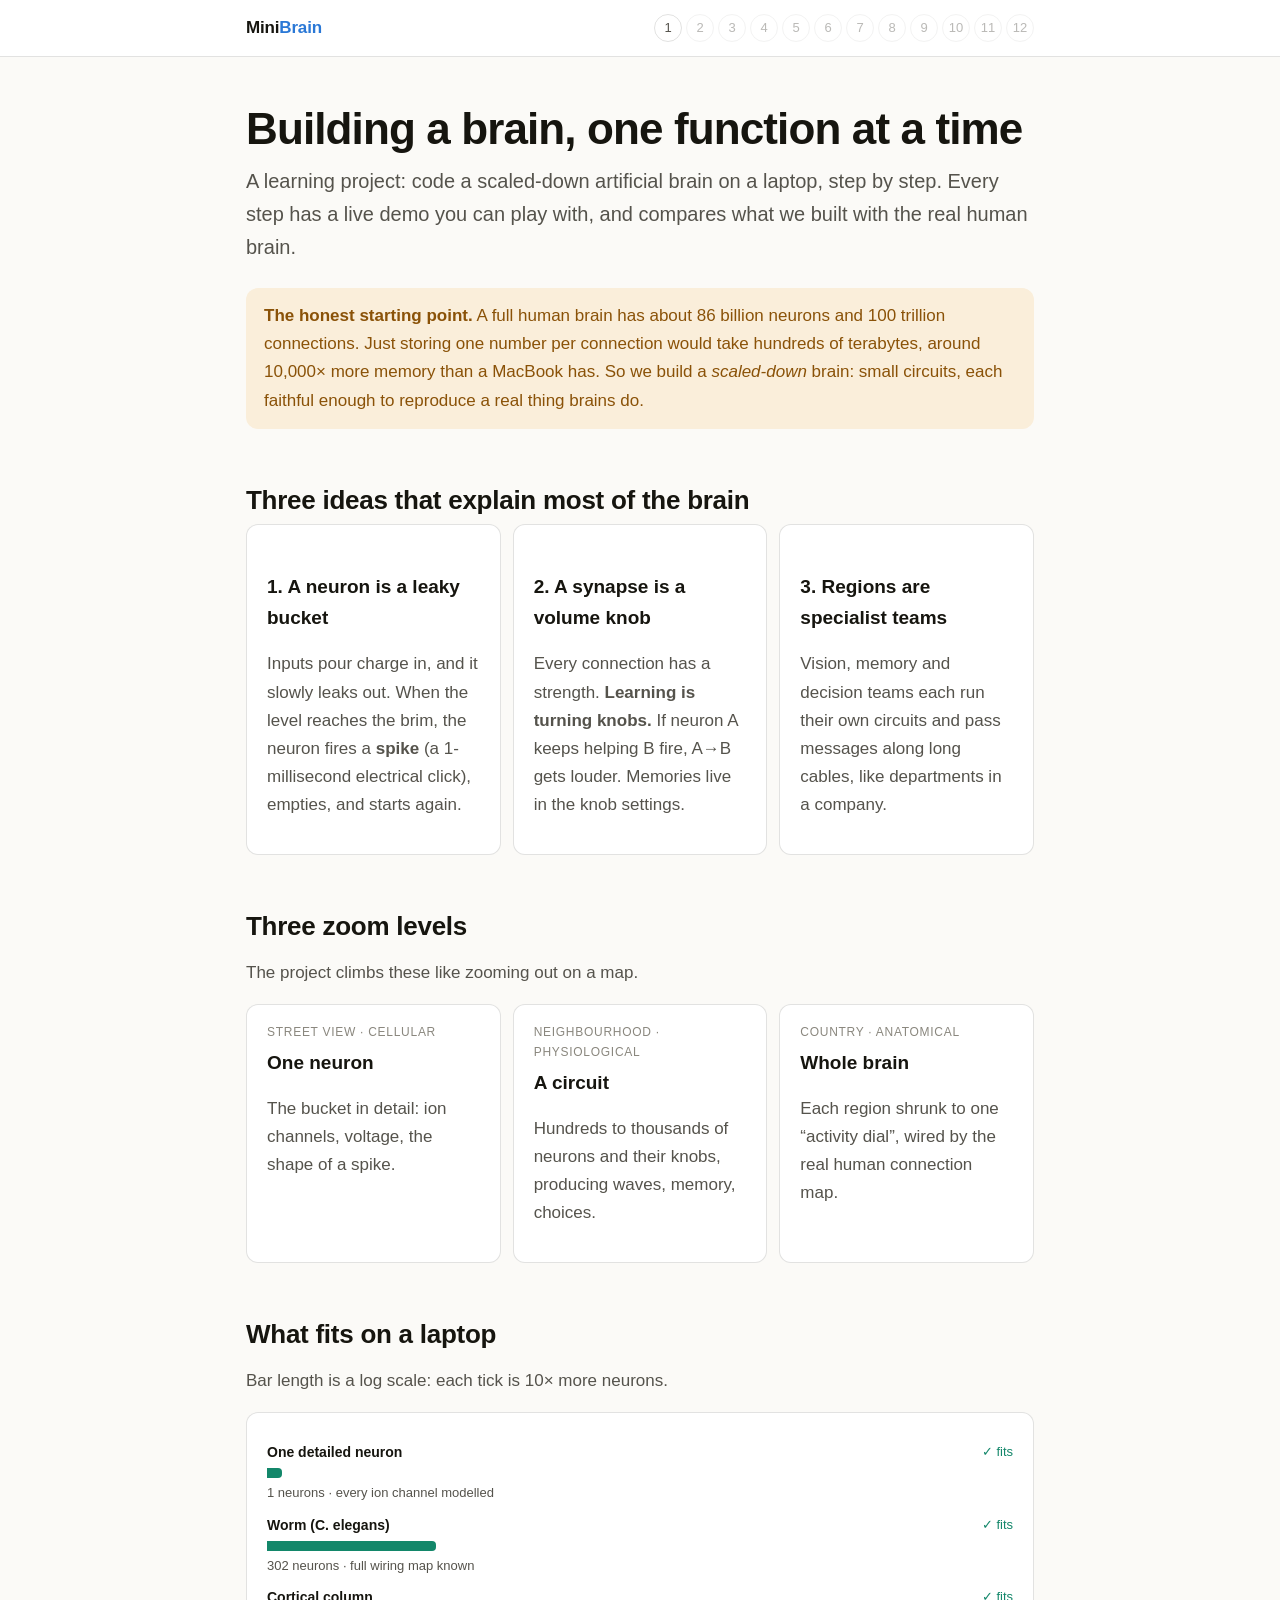
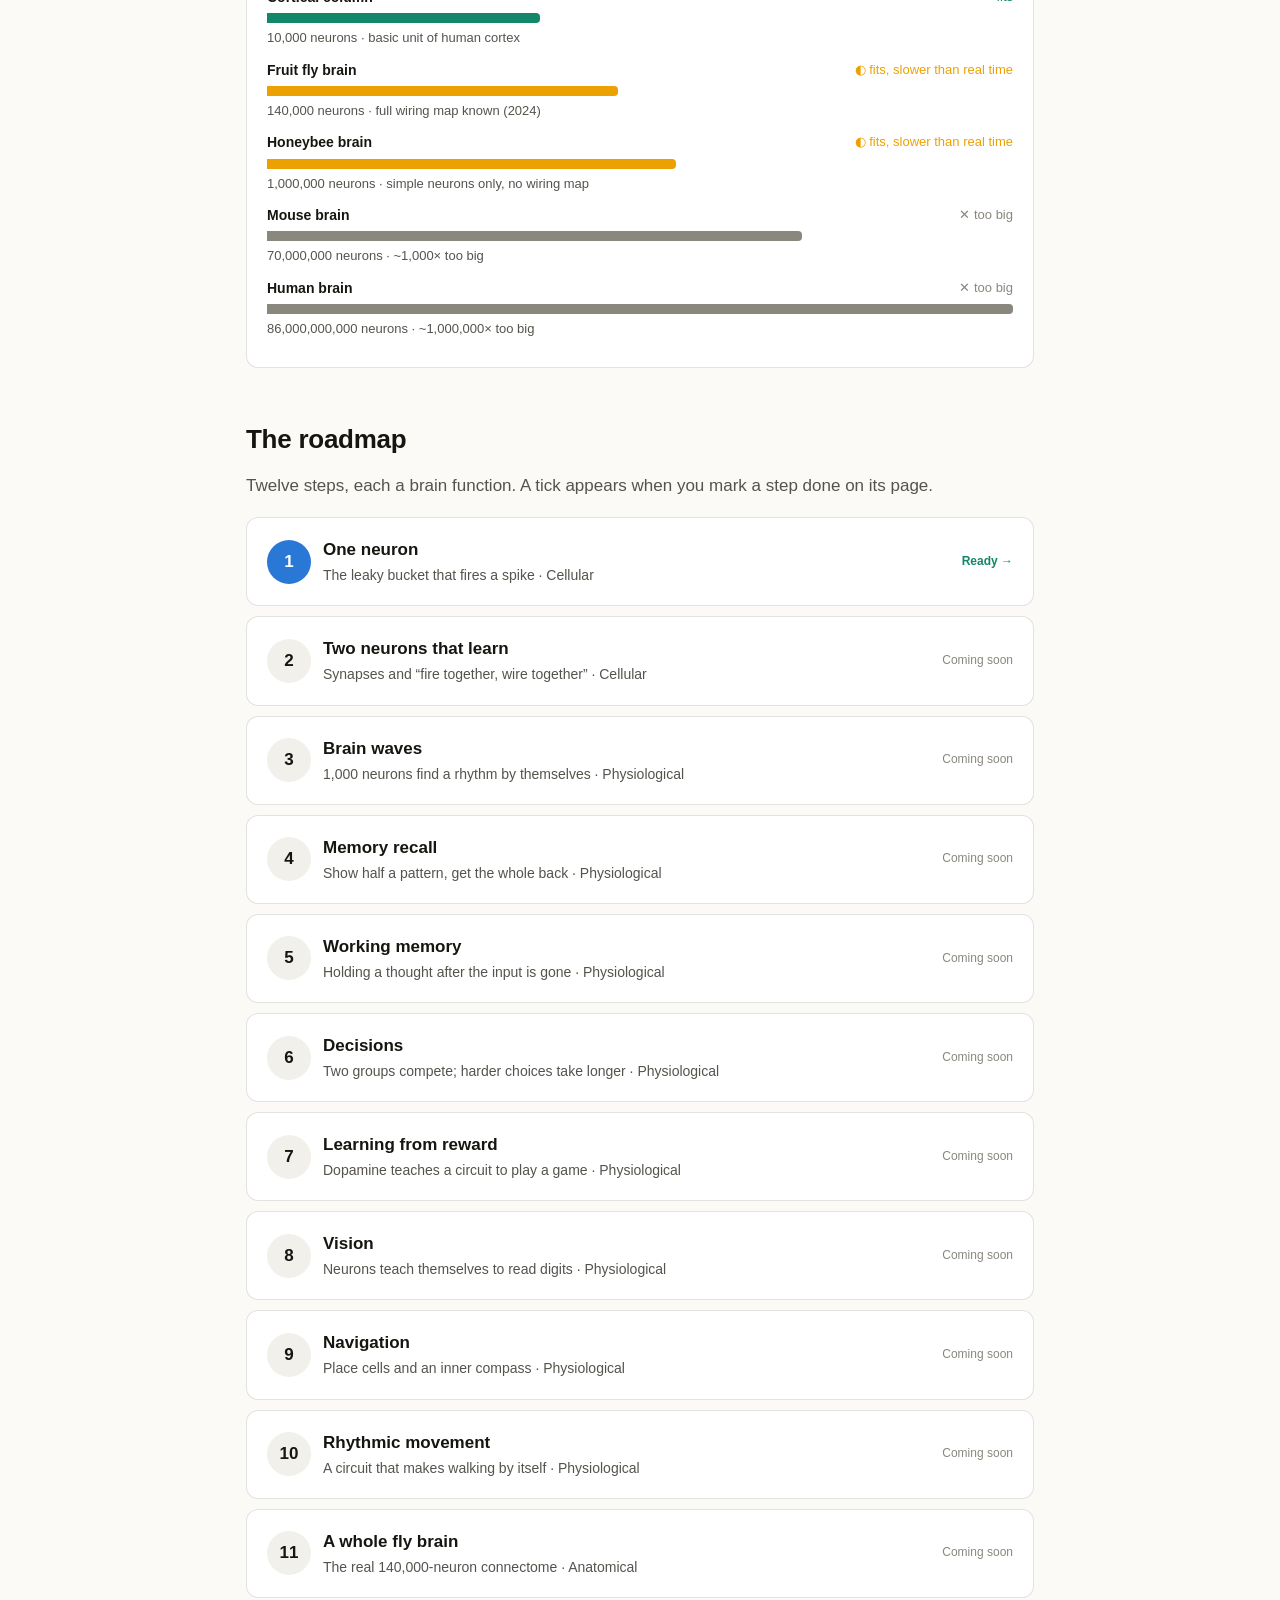
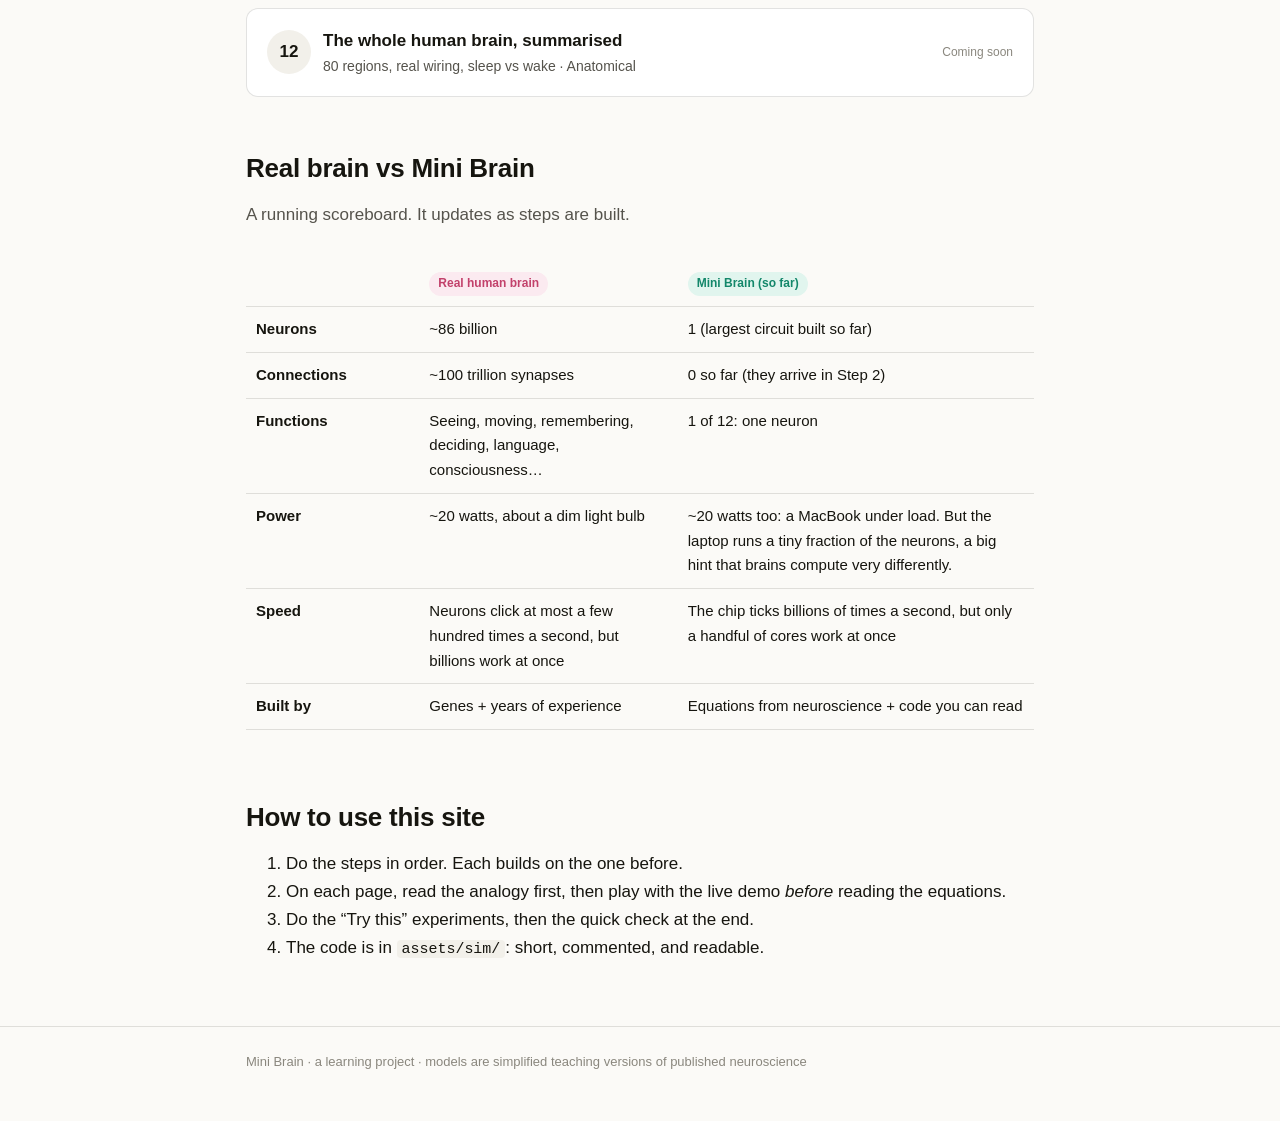
==== index.html @ 8e54ca73 "Mini Brain: site scaffold and Step 1 (one neuron) Home page with roadmap and real-vs-artificial scor" ====
<!doctype html>
<html lang="en">
<head>
<meta charset="utf-8">
<meta name="viewport" content="width=device-width, initial-scale=1">
<title>Mini Brain</title>
<meta name="description" content="Building a scaled-down artificial brain one function at a time, with a live demo for every step and a side-by-side comparison with the real human brain.">
<link rel="icon" href="data:image/svg+xml,<svg xmlns='http://www.w3.org/2000/svg' viewBox='0 0 100 100'><circle cx='50' cy='50' r='40' fill='%232a78d6'/><path d='M20 55 L40 55 L48 20 L56 80 L62 55 L80 55' stroke='white' stroke-width='7' fill='none' stroke-linejoin='round'/></svg>">
<link rel="stylesheet" href="assets/style.css">
</head>
<body>
<header class="top"><div class="wrap">
  <a class="brand" href="index.html">Mini<span>Brain</span></a>
  <nav class="steps-nav" id="nav" aria-label="Steps"></nav>
</div></header>

<main class="wrap">
  <h1>Building a brain, one function at a time</h1>
  <p class="lede">A learning project: code a scaled-down artificial brain on a laptop, step by step. Every step has a live demo you can play with, and compares what we built with the real human brain.</p>

  <div class="callout"><b>The honest starting point.</b> A full human brain has about 86 billion neurons and 100 trillion connections. Just storing one number per connection would take hundreds of terabytes, around 10,000× more memory than a MacBook has. So we build a <i>scaled-down</i> brain: small circuits, each faithful enough to reproduce a real thing brains do.</div>

  <h2>Three ideas that explain most of the brain</h2>
  <div class="grid">
    <div class="card"><h3>1. A neuron is a leaky bucket</h3><p class="muted">Inputs pour charge in, and it slowly leaks out. When the level reaches the brim, the neuron fires a <b>spike</b> (a 1-millisecond electrical click), empties, and starts again.</p></div>
    <div class="card"><h3>2. A synapse is a volume knob</h3><p class="muted">Every connection has a strength. <b>Learning is turning knobs.</b> If neuron A keeps helping B fire, A→B gets louder. Memories live in the knob settings.</p></div>
    <div class="card"><h3>3. Regions are specialist teams</h3><p class="muted">Vision, memory and decision teams each run their own circuits and pass messages along long cables, like departments in a company.</p></div>
  </div>

  <h2>Three zoom levels</h2>
  <p class="muted">The project climbs these like zooming out on a map.</p>
  <div class="zoom">
    <div class="card"><div class="lvl">Street view · Cellular</div><h3>One neuron</h3><p class="muted">The bucket in detail: ion channels, voltage, the shape of a spike.</p></div>
    <div class="card"><div class="lvl">Neighbourhood · Physiological</div><h3>A circuit</h3><p class="muted">Hundreds to thousands of neurons and their knobs, producing waves, memory, choices.</p></div>
    <div class="card"><div class="lvl">Country · Anatomical</div><h3>Whole brain</h3><p class="muted">Each region shrunk to one “activity dial”, wired by the real human connection map.</p></div>
  </div>

  <h2>What fits on a laptop</h2>
  <p class="muted">Bar length is a log scale: each tick is 10× more neurons.</p>
  <div class="card" id="scale"></div>

  <h2 id="roadmap">The roadmap</h2>
  <p class="muted">Twelve steps, each a brain function. A tick appears when you mark a step done on its page.</p>
  <div class="road" id="road"></div>

  <h2>Real brain vs Mini Brain</h2>
  <p class="muted">A running scoreboard. It updates as steps are built.</p>
  <div class="pair-scroll"><table class="pair">
    <thead><tr><th></th><th><span class="tag real">Real human brain</span></th><th><span class="tag model">Mini Brain (so far)</span></th></tr></thead>
    <tbody>
      <tr><td>Neurons</td><td>~86 billion</td><td id="sb-neurons">–</td></tr>
      <tr><td>Connections</td><td>~100 trillion synapses</td><td id="sb-syn">0 so far (they arrive in Step 2)</td></tr>
      <tr><td>Functions</td><td>Seeing, moving, remembering, deciding, language, consciousness…</td><td id="sb-fn">–</td></tr>
      <tr><td>Power</td><td>~20 watts, about a dim light bulb</td><td>~20 watts too: a MacBook under load. But the laptop runs a tiny fraction of the neurons, a big hint that brains compute very differently.</td></tr>
      <tr><td>Speed</td><td>Neurons click at most a few hundred times a second, but billions work at once</td><td>The chip ticks billions of times a second, but only a handful of cores work at once</td></tr>
      <tr><td>Built by</td><td>Genes + years of experience</td><td>Equations from neuroscience + code you can read</td></tr>
    </tbody>
  </table></div>

  <h2>How to use this site</h2>
  <ol>
    <li>Do the steps in order. Each builds on the one before.</li>
    <li>On each page, read the analogy first, then play with the live demo <i>before</i> reading the equations.</li>
    <li>Do the “Try this” experiments, then the quick check at the end.</li>
    <li>The code is in <code>assets/sim/</code>: short, commented, and readable.</li>
  </ol>
</main>

<footer><div class="wrap">Mini Brain · a learning project · models are simplified teaching versions of published neuroscience</div></footer>

<script type="module">
import { STEPS, navInto, isDone } from "./assets/steps.js";
navInto(document.getElementById("nav"), 0, "");

document.getElementById("road").innerHTML = STEPS.map((s) => {
  const inner = `<span class="num">${s.n}</span><span><div class="title">${s.title}</div><div class="sub">${s.sub} · ${s.level}</div></span>
    <span class="state">${s.ready ? (isDone(s.n) ? '<span class="done-mark">✓ done</span>' : "Ready →") : "Coming soon"}</span>`;
  return s.ready ? `<a class="card ready" href="steps/${s.slug}.html">${inner}</a>` : `<div class="card step">${inner}</div>`;
}).join("");

const built = STEPS.filter((s) => s.ready);
const biggest = Math.max(0, ...built.map((s) => s.neurons));
document.getElementById("sb-neurons").textContent = `${biggest.toLocaleString()} (largest circuit built so far)`;
document.getElementById("sb-fn").textContent = `${built.length} of ${STEPS.length}: ` + built.map((s) => s.title.toLowerCase()).join(", ");

const sizes = [
  ["One detailed neuron", 1, "ok", "every ion channel modelled"],
  ["Worm (C. elegans)", 302, "ok", "full wiring map known"],
  ["Cortical column", 10000, "ok", "basic unit of human cortex"],
  ["Fruit fly brain", 140000, "slow", "full wiring map known (2024)"],
  ["Honeybee brain", 1e6, "slow", "simple neurons only, no wiring map"],
  ["Mouse brain", 7e7, "no", "~1,000× too big"],
  ["Human brain", 8.6e10, "no", "~1,000,000× too big"],
];
const label = { ok: "✓ fits", slow: "◐ fits, slower than real time", no: "✕ too big" };
const color = { ok: "var(--model)", slow: "#eda100", no: "var(--ink-3)" };
const max = Math.log10(8.6e10);
document.getElementById("scale").innerHTML = sizes.map(([name, n, k, note]) => `
  <div style="margin:10px 0">
    <div style="display:flex;justify-content:space-between;gap:8px;font-size:14px"><b>${name}</b><span style="color:${color[k]};font-size:13px">${label[k]}</span></div>
    <div style="height:10px;border-radius:0 4px 4px 0;background:${color[k]};width:${Math.max(2, (Math.log10(n) / max) * 100)}%;margin:4px 0"></div>
    <div class="muted" style="font-size:13px">${n.toLocaleString()} neurons · ${note}</div>
  </div>`).join("");
</script>
</body>
</html>
---- assets/style.css ----
:root {
  --bg: #fbfaf7;
  --surface: #ffffff;
  --surface-2: #f2f0ea;
  --ink: #16150f;
  --ink-2: #55534c;
  --ink-3: #8a877e;
  --line: rgba(20, 18, 10, 0.12);
  --accent: #2a78d6;
  --real: #c2416b;
  --real-bg: #fbeaf0;
  --model: #13876a;
  --model-bg: #e1f5ee;
  --na: #e0662f;
  --k: #6250d6;
  --warn-bg: #faeeda;
  --warn: #8a5208;
  --grid: #e7e5de;
  --radius: 12px;
  --mono: ui-monospace, "SF Mono", Menlo, monospace;
  color-scheme: light;
}
@media (prefers-color-scheme: dark) {
  :root:not([data-theme="light"]) {
    --bg: #121211; --surface: #1b1b19; --surface-2: #242421; --ink: #f0efec; --ink-2: #c3c2b7;
    --ink-3: #8f8d85; --line: rgba(255, 255, 255, 0.12); --accent: #4f97ea; --real: #e2729a;
    --real-bg: #3a1a26; --model: #3cc79c; --model-bg: #0f2d24; --na: #f0814d; --k: #9085e9;
    --warn-bg: #3a2a10; --warn: #f2b85a; --grid: #2a2a27; color-scheme: dark;
  }
}
:root[data-theme="dark"] {
  --bg: #121211; --surface: #1b1b19; --surface-2: #242421; --ink: #f0efec; --ink-2: #c3c2b7;
  --ink-3: #8f8d85; --line: rgba(255, 255, 255, 0.12); --accent: #4f97ea; --real: #e2729a;
  --real-bg: #3a1a26; --model: #3cc79c; --model-bg: #0f2d24; --na: #f0814d; --k: #9085e9;
  --warn-bg: #3a2a10; --warn: #f2b85a; --grid: #2a2a27; color-scheme: dark;
}

* { box-sizing: border-box; }
html { -webkit-text-size-adjust: 100%; }
body {
  margin: 0; background: var(--bg); color: var(--ink);
  font: 17px/1.65 -apple-system, BlinkMacSystemFont, "Inter", "Segoe UI", sans-serif;
}
a { color: var(--accent); }
.wrap { max-width: 820px; margin: 0 auto; padding: 0 16px; }
header.top { border-bottom: 1px solid var(--line); background: var(--surface); }
header.top .wrap { display: flex; align-items: center; justify-content: space-between; height: 56px; gap: 12px; }
.brand { font-weight: 600; color: var(--ink); text-decoration: none; letter-spacing: -0.01em; }
.brand span { color: var(--accent); }
nav.steps-nav { display: flex; gap: 4px; flex-wrap: wrap; }
nav.steps-nav a {
  font-size: 13px; text-decoration: none; color: var(--ink-2); border: 1px solid var(--line);
  border-radius: 999px; width: 28px; height: 28px; display: grid; place-items: center;
}
nav.steps-nav a.on { background: var(--ink); color: var(--bg); border-color: var(--ink); }
nav.steps-nav a.soon { opacity: 0.4; }

h1 { font-size: clamp(30px, 6vw, 44px); line-height: 1.1; letter-spacing: -0.02em; margin: 48px 0 12px; }
h2 { font-size: 26px; letter-spacing: -0.01em; margin: 56px 0 8px; line-height: 1.2; }
h3 { font-size: 19px; margin: 28px 0 6px; }
.kicker { font-size: 13px; text-transform: uppercase; letter-spacing: 0.08em; color: var(--ink-3); margin-top: 40px; }
.lede { font-size: 20px; color: var(--ink-2); margin: 0 0 24px; }
p, li { color: var(--ink); }
.muted { color: var(--ink-2); }
code, .mono { font-family: var(--mono); font-size: 0.88em; }
code { background: var(--surface-2); padding: 1px 5px; border-radius: 4px; }

.card { background: var(--surface); border: 1px solid var(--line); border-radius: var(--radius); padding: 18px 20px; }
.grid { display: grid; gap: 12px; grid-template-columns: repeat(auto-fit, minmax(220px, 1fr)); }
.analogy {
  border-left: 3px solid var(--accent); padding: 4px 0 4px 16px; margin: 20px 0; font-size: 19px; color: var(--ink-2);
}
.callout { background: var(--warn-bg); color: var(--warn); border-radius: var(--radius); padding: 14px 18px; margin: 20px 0; }
.callout b { color: inherit; }

.tag { display: inline-block; font-size: 12px; font-weight: 600; padding: 2px 9px; border-radius: 999px; }
.tag.real { background: var(--real-bg); color: var(--real); }
.tag.model { background: var(--model-bg); color: var(--model); }

/* real vs artificial table */
.pair { width: 100%; border-collapse: collapse; margin: 16px 0; font-size: 15px; }
.pair th, .pair td { text-align: left; vertical-align: top; padding: 10px 10px; border-bottom: 1px solid var(--line); }
.pair th { font-size: 13px; color: var(--ink-3); font-weight: 600; }
.pair td:first-child { font-weight: 600; width: 22%; }
.pair-scroll { overflow-x: auto; }

/* demo */
.demo { background: var(--surface); border: 1px solid var(--line); border-radius: var(--radius); padding: 16px; margin: 20px 0; }
.demo-head { display: flex; justify-content: space-between; align-items: baseline; gap: 12px; flex-wrap: wrap; margin-bottom: 8px; }
.demo-head h3 { margin: 0; }
.live { font-size: 12px; color: var(--model); font-weight: 600; }
.live::before { content: ""; display: inline-block; width: 7px; height: 7px; border-radius: 50%; background: var(--model); margin-right: 6px; vertical-align: 1px; }
canvas.plot { width: 100%; display: block; border-radius: 8px; background: var(--bg); }
.controls { display: grid; gap: 10px 20px; grid-template-columns: repeat(auto-fit, minmax(230px, 1fr)); margin-top: 14px; }
.ctrl label { display: flex; justify-content: space-between; font-size: 14px; color: var(--ink-2); }
.ctrl label output { font-family: var(--mono); color: var(--ink); }
.ctrl small { display: block; font-size: 12px; color: var(--ink-3); line-height: 1.4; }
input[type="range"] { width: 100%; accent-color: var(--accent); }
.btns { display: flex; gap: 8px; flex-wrap: wrap; margin-top: 12px; }
button, .btn {
  font: inherit; font-size: 14px; padding: 7px 14px; border-radius: 8px; border: 1px solid var(--line);
  background: var(--surface-2); color: var(--ink); cursor: pointer;
}
button:hover { border-color: var(--ink-3); }
button.primary { background: var(--accent); border-color: var(--accent); color: #fff; }
.check { display: flex; gap: 8px; align-items: flex-start; font-size: 14px; color: var(--ink-2); }
.check input { margin-top: 4px; }
.stats { display: flex; gap: 10px; flex-wrap: wrap; margin-top: 10px; }
.stat { background: var(--surface-2); border-radius: 8px; padding: 6px 12px; font-size: 13px; color: var(--ink-2); }
.stat b { font-family: var(--mono); color: var(--ink); font-size: 15px; margin-left: 4px; }
.legend { display: flex; gap: 14px; flex-wrap: wrap; font-size: 12px; color: var(--ink-2); margin: 6px 0; }
.legend i { display: inline-block; width: 14px; height: 3px; border-radius: 2px; vertical-align: 3px; margin-right: 5px; }

ol.try li { margin-bottom: 8px; }
details { background: var(--surface); border: 1px solid var(--line); border-radius: var(--radius); padding: 12px 16px; margin: 10px 0; }
details summary { cursor: pointer; font-weight: 600; }
pre { background: var(--surface-2); border-radius: 8px; padding: 14px; overflow-x: auto; font-size: 13px; line-height: 1.5; }

/* roadmap */
.road { display: grid; gap: 10px; margin: 16px 0; }
.road a, .road div.step { display: grid; grid-template-columns: 44px 1fr auto; gap: 12px; align-items: center; text-decoration: none; color: var(--ink); }
.road .num { width: 44px; height: 44px; border-radius: 50%; display: grid; place-items: center; font-weight: 700; background: var(--surface-2); }
.road .ready .num { background: var(--accent); color: #fff; }
.road .title { font-weight: 600; }
.road .sub { font-size: 14px; color: var(--ink-2); }
.road .state { font-size: 12px; color: var(--ink-3); white-space: nowrap; }
.road .ready .state { color: var(--model); font-weight: 600; }
.road .done-mark { color: var(--model); }

.zoom { display: grid; gap: 12px; grid-template-columns: repeat(auto-fit, minmax(200px, 1fr)); }
.zoom .card h3 { margin-top: 4px; }
.zoom .lvl { font-size: 12px; color: var(--ink-3); text-transform: uppercase; letter-spacing: 0.06em; }

.quiz .q { margin: 14px 0; }
.quiz .opts { display: grid; gap: 6px; margin-top: 6px; }
.quiz .opts button { text-align: left; background: var(--surface); }
.quiz .opts button.right { border-color: var(--model); background: var(--model-bg); }
.quiz .opts button.wrong { border-color: var(--real); background: var(--real-bg); }
.quiz .why { font-size: 14px; color: var(--ink-2); margin-top: 6px; }

.next { display: flex; justify-content: space-between; gap: 12px; margin: 48px 0; flex-wrap: wrap; }
footer { border-top: 1px solid var(--line); color: var(--ink-3); font-size: 13px; padding: 24px 0 48px; margin-top: 64px; }
@media (max-width: 560px) {
  body { font-size: 16px; }
  .pair td:first-child { width: auto; }
  nav.steps-nav a { width: 24px; height: 24px; font-size: 12px; }
}
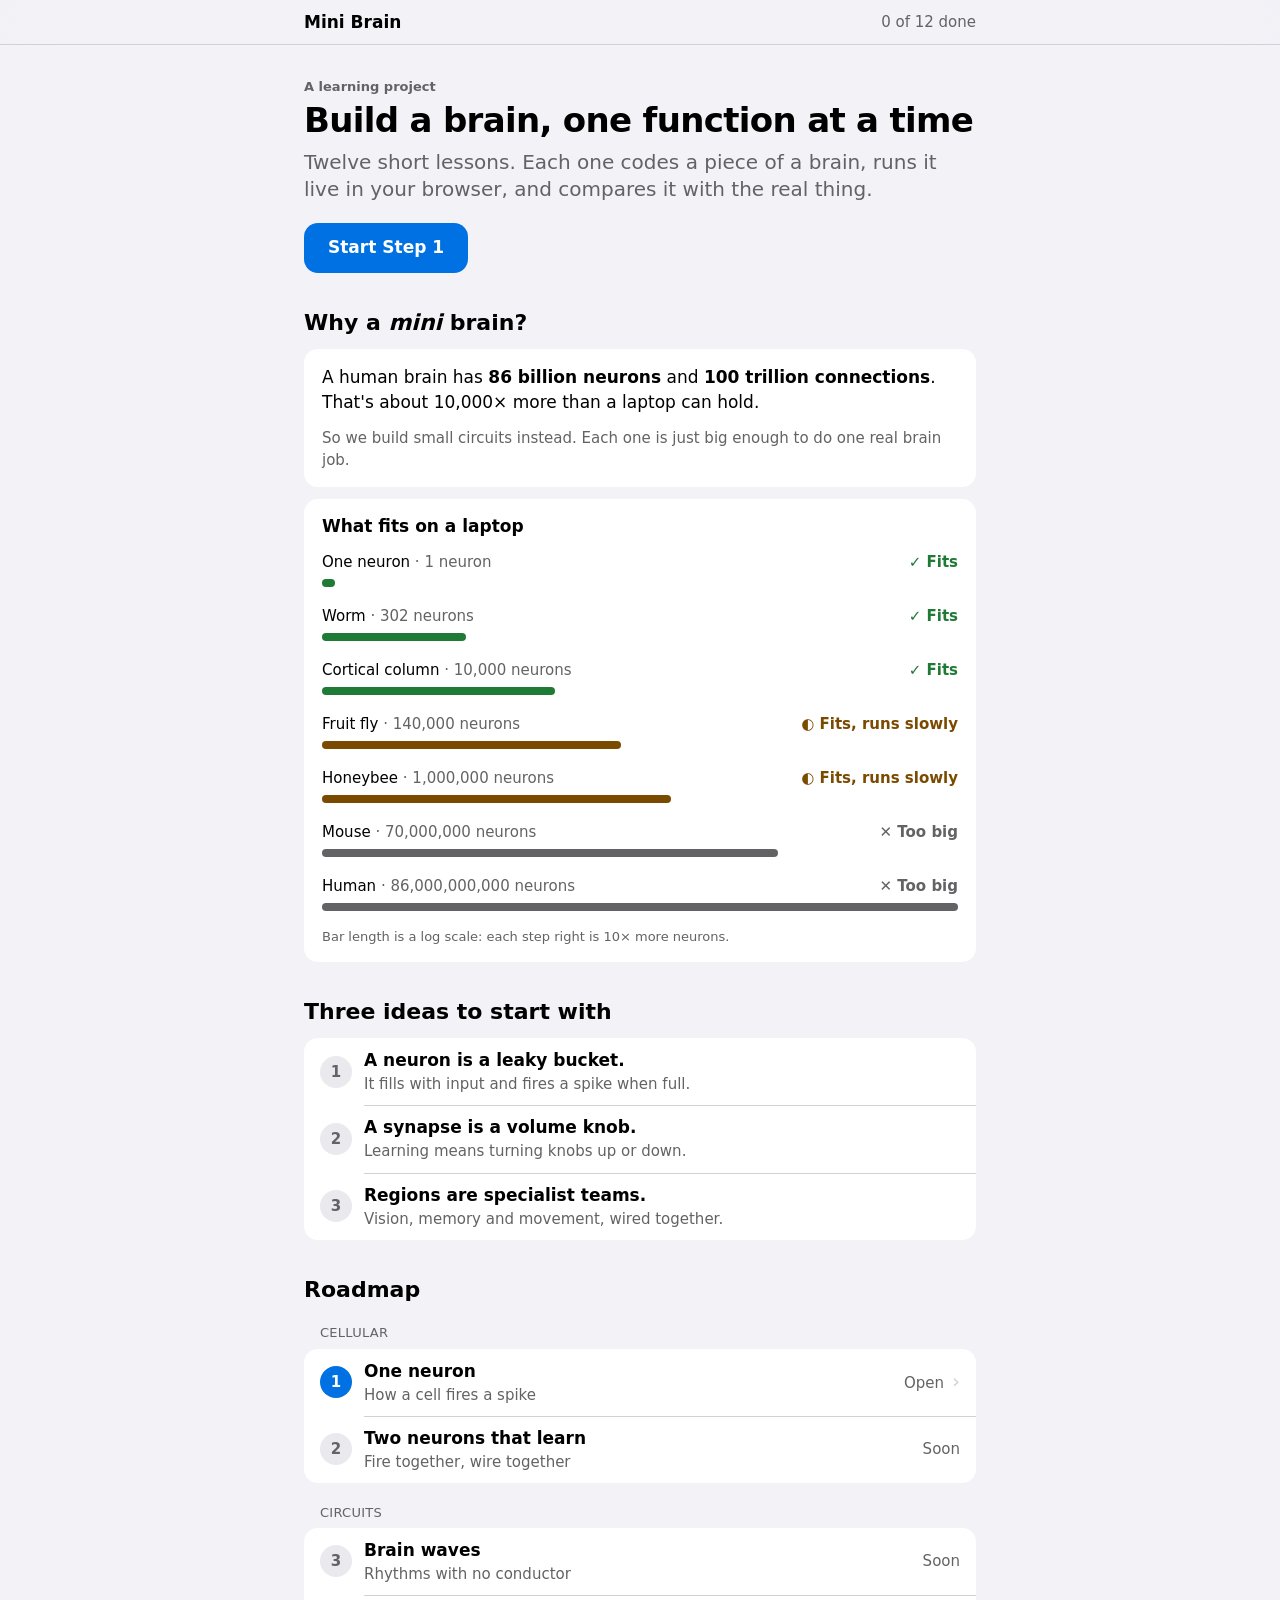
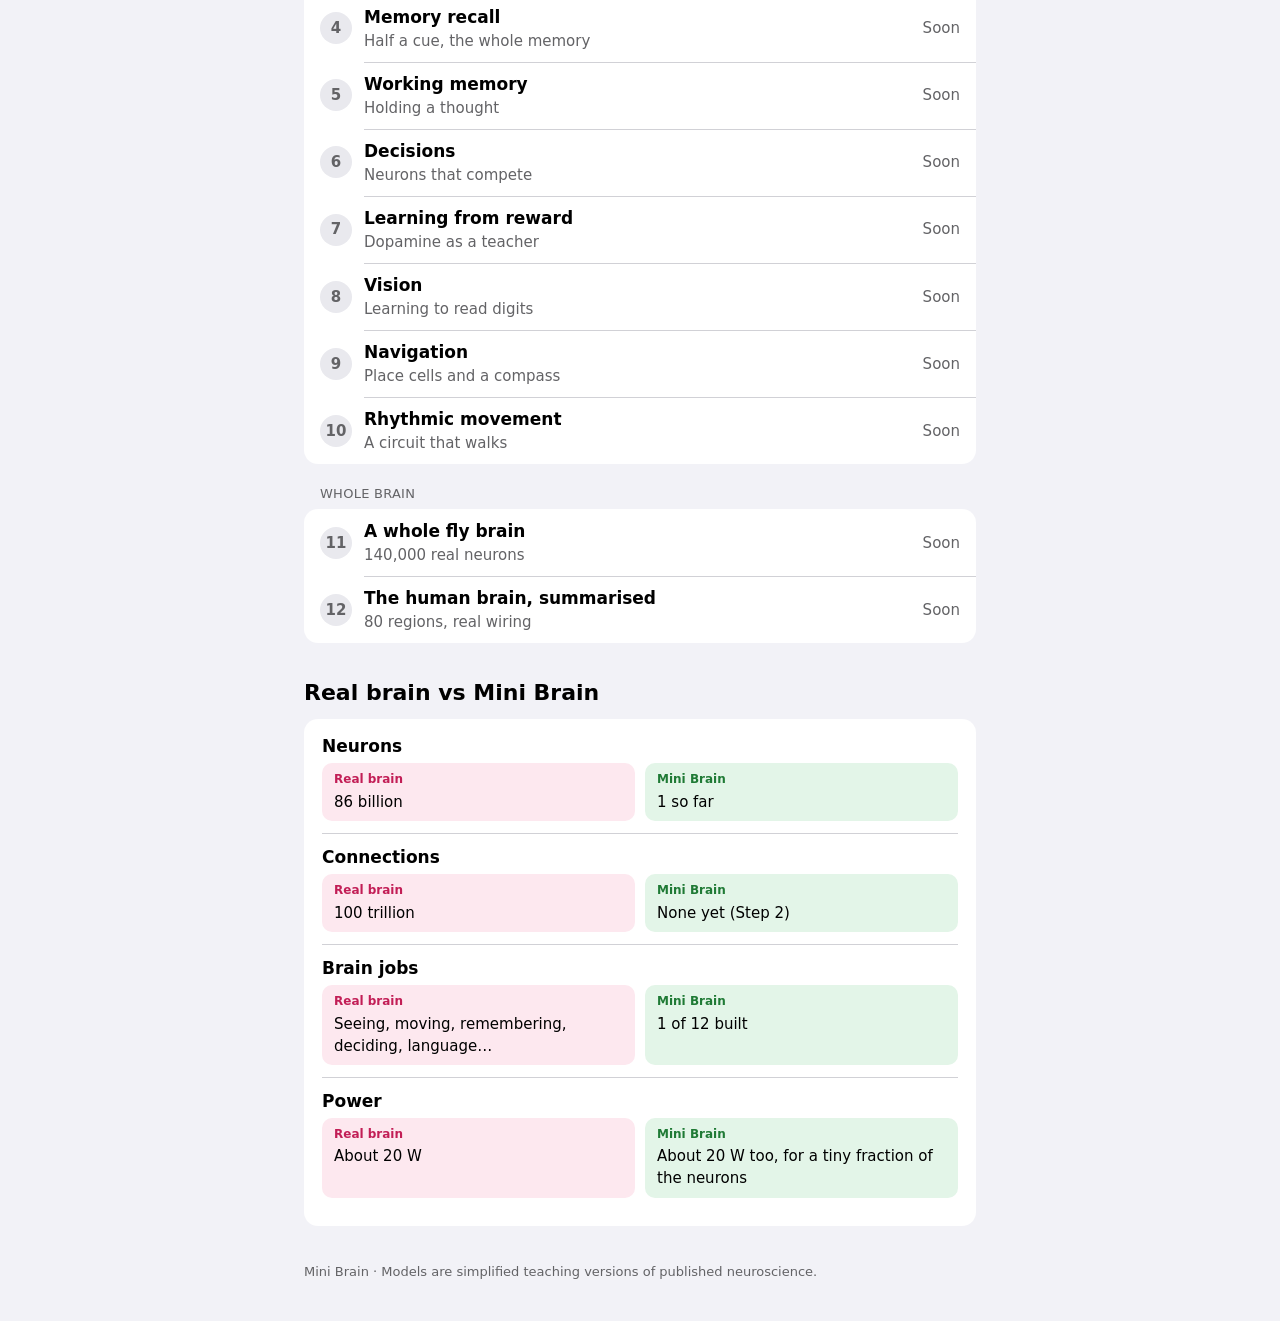
==== commit 4cdd1d9a: "Redesign to Apple HIG, bite-sized lessons, and How it's coded - iOS-style type scale (rem), grouped " ====
--- a/index.html
+++ b/index.html
@@ -2,105 +2,95 @@
 <html lang="en">
 <head>
 <meta charset="utf-8">
-<meta name="viewport" content="width=device-width, initial-scale=1">
+<meta name="viewport" content="width=device-width, initial-scale=1, viewport-fit=cover">
 <title>Mini Brain</title>
-<meta name="description" content="Building a scaled-down artificial brain one function at a time, with a live demo for every step and a side-by-side comparison with the real human brain.">
-<link rel="icon" href="data:image/svg+xml,<svg xmlns='http://www.w3.org/2000/svg' viewBox='0 0 100 100'><circle cx='50' cy='50' r='40' fill='%232a78d6'/><path d='M20 55 L40 55 L48 20 L56 80 L62 55 L80 55' stroke='white' stroke-width='7' fill='none' stroke-linejoin='round'/></svg>">
+<meta name="description" content="Build a scaled-down brain one function at a time. Short lessons, live demos, and how each piece compares with the real brain.">
+<meta name="theme-color" content="#f2f2f7" media="(prefers-color-scheme: light)">
+<meta name="theme-color" content="#000000" media="(prefers-color-scheme: dark)">
+<link rel="icon" href="data:image/svg+xml,<svg xmlns='http://www.w3.org/2000/svg' viewBox='0 0 100 100'><rect width='100' height='100' rx='22' fill='%230071e3'/><path d='M18 56h20l8-30 9 48 7-18h20' stroke='white' stroke-width='8' fill='none' stroke-linejoin='round' stroke-linecap='round'/></svg>">
 <link rel="stylesheet" href="assets/style.css">
 </head>
 <body>
-<header class="top"><div class="wrap">
-  <a class="brand" href="index.html">Mini<span>Brain</span></a>
-  <nav class="steps-nav" id="nav" aria-label="Steps"></nav>
+<a class="skip" href="#main">Skip to content</a>
+<header class="navbar"><div class="wrap">
+  <span class="title">Mini Brain</span>
+  <span class="meta" id="progress"></span>
 </div></header>
 
-<main class="wrap">
-  <h1>Building a brain, one function at a time</h1>
-  <p class="lede">A learning project: code a scaled-down artificial brain on a laptop, step by step. Every step has a live demo you can play with, and compares what we built with the real human brain.</p>
+<main class="wrap" id="main">
+  <p class="eyebrow">A learning project</p>
+  <h1>Build a brain, one function at a time</h1>
+  <p class="lede">Twelve short lessons. Each one codes a piece of a brain, runs it live in your browser, and compares it with the real thing.</p>
+  <p><a class="cta" href="steps/01-neuron.html">Start Step 1</a></p>
 
-  <div class="callout"><b>The honest starting point.</b> A full human brain has about 86 billion neurons and 100 trillion connections. Just storing one number per connection would take hundreds of terabytes, around 10,000× more memory than a MacBook has. So we build a <i>scaled-down</i> brain: small circuits, each faithful enough to reproduce a real thing brains do.</div>
-
-  <h2>Three ideas that explain most of the brain</h2>
-  <div class="grid">
-    <div class="card"><h3>1. A neuron is a leaky bucket</h3><p class="muted">Inputs pour charge in, and it slowly leaks out. When the level reaches the brim, the neuron fires a <b>spike</b> (a 1-millisecond electrical click), empties, and starts again.</p></div>
-    <div class="card"><h3>2. A synapse is a volume knob</h3><p class="muted">Every connection has a strength. <b>Learning is turning knobs.</b> If neuron A keeps helping B fire, A→B gets louder. Memories live in the knob settings.</p></div>
-    <div class="card"><h3>3. Regions are specialist teams</h3><p class="muted">Vision, memory and decision teams each run their own circuits and pass messages along long cables, like departments in a company.</p></div>
+  <h2>Why a <i>mini</i> brain?</h2>
+  <div class="card">
+    <p>A human brain has <b>86 billion neurons</b> and <b>100 trillion connections</b>. That's about 10,000× more than a laptop can hold.</p>
+    <p class="sub">So we build small circuits instead. Each one is just big enough to do one real brain job.</p>
   </div>
 
-  <h2>Three zoom levels</h2>
-  <p class="muted">The project climbs these like zooming out on a map.</p>
-  <div class="zoom">
-    <div class="card"><div class="lvl">Street view · Cellular</div><h3>One neuron</h3><p class="muted">The bucket in detail: ion channels, voltage, the shape of a spike.</p></div>
-    <div class="card"><div class="lvl">Neighbourhood · Physiological</div><h3>A circuit</h3><p class="muted">Hundreds to thousands of neurons and their knobs, producing waves, memory, choices.</p></div>
-    <div class="card"><div class="lvl">Country · Anatomical</div><h3>Whole brain</h3><p class="muted">Each region shrunk to one “activity dial”, wired by the real human connection map.</p></div>
+  <div class="card" id="scale" aria-label="Brain sizes compared with what a laptop can simulate"></div>
+
+  <h2>Three ideas to start with</h2>
+  <div class="group">
+    <div class="row"><span class="num" aria-hidden="true">1</span><span class="txt"><b>A neuron is a leaky bucket.</b><span class="sub">It fills with input and fires a spike when full.</span></span></div>
+    <div class="row"><span class="num" aria-hidden="true">2</span><span class="txt"><b>A synapse is a volume knob.</b><span class="sub">Learning means turning knobs up or down.</span></span></div>
+    <div class="row"><span class="num" aria-hidden="true">3</span><span class="txt"><b>Regions are specialist teams.</b><span class="sub">Vision, memory and movement, wired together.</span></span></div>
   </div>
 
-  <h2>What fits on a laptop</h2>
-  <p class="muted">Bar length is a log scale: each tick is 10× more neurons.</p>
-  <div class="card" id="scale"></div>
-
-  <h2 id="roadmap">The roadmap</h2>
-  <p class="muted">Twelve steps, each a brain function. A tick appears when you mark a step done on its page.</p>
-  <div class="road" id="road"></div>
+  <h2 id="roadmap">Roadmap</h2>
+  <div id="road"></div>
 
   <h2>Real brain vs Mini Brain</h2>
-  <p class="muted">A running scoreboard. It updates as steps are built.</p>
-  <div class="pair-scroll"><table class="pair">
-    <thead><tr><th></th><th><span class="tag real">Real human brain</span></th><th><span class="tag model">Mini Brain (so far)</span></th></tr></thead>
-    <tbody>
-      <tr><td>Neurons</td><td>~86 billion</td><td id="sb-neurons">–</td></tr>
-      <tr><td>Connections</td><td>~100 trillion synapses</td><td id="sb-syn">0 so far (they arrive in Step 2)</td></tr>
-      <tr><td>Functions</td><td>Seeing, moving, remembering, deciding, language, consciousness…</td><td id="sb-fn">–</td></tr>
-      <tr><td>Power</td><td>~20 watts, about a dim light bulb</td><td>~20 watts too: a MacBook under load. But the laptop runs a tiny fraction of the neurons, a big hint that brains compute very differently.</td></tr>
-      <tr><td>Speed</td><td>Neurons click at most a few hundred times a second, but billions work at once</td><td>The chip ticks billions of times a second, but only a handful of cores work at once</td></tr>
-      <tr><td>Built by</td><td>Genes + years of experience</td><td>Equations from neuroscience + code you can read</td></tr>
-    </tbody>
-  </table></div>
-
-  <h2>How to use this site</h2>
-  <ol>
-    <li>Do the steps in order. Each builds on the one before.</li>
-    <li>On each page, read the analogy first, then play with the live demo <i>before</i> reading the equations.</li>
-    <li>Do the “Try this” experiments, then the quick check at the end.</li>
-    <li>The code is in <code>assets/sim/</code>: short, commented, and readable.</li>
-  </ol>
+  <div class="card vs" id="scoreboard"></div>
 </main>
 
-<footer><div class="wrap">Mini Brain · a learning project · models are simplified teaching versions of published neuroscience</div></footer>
+<footer><div class="wrap foot">Mini Brain · Models are simplified teaching versions of published neuroscience.</div></footer>
 
 <script type="module">
-import { STEPS, navInto, isDone } from "./assets/steps.js";
-navInto(document.getElementById("nav"), 0, "");
-
-document.getElementById("road").innerHTML = STEPS.map((s) => {
-  const inner = `<span class="num">${s.n}</span><span><div class="title">${s.title}</div><div class="sub">${s.sub} · ${s.level}</div></span>
-    <span class="state">${s.ready ? (isDone(s.n) ? '<span class="done-mark">✓ done</span>' : "Ready →") : "Coming soon"}</span>`;
-  return s.ready ? `<a class="card ready" href="steps/${s.slug}.html">${inner}</a>` : `<div class="card step">${inner}</div>`;
-}).join("");
+import { STEPS, LEVELS, isDone } from "./assets/steps.js";
 
 const built = STEPS.filter((s) => s.ready);
+const done = STEPS.filter((s) => isDone(s.n)).length;
+document.getElementById("progress").textContent = `${done} of ${STEPS.length} done`;
+
+// Roadmap: one grouped list per zoom level
+document.getElementById("road").innerHTML = LEVELS.map((lvl) => `
+  <p class="group-title">${lvl}</p>
+  <div class="group">${STEPS.filter((s) => s.level === lvl).map((s) => {
+    const fin = isDone(s.n);
+    const cls = `row ${s.ready ? "ready" : ""} ${fin ? "done" : ""}`;
+    const inner = `<span class="num" aria-hidden="true">${fin ? "✓" : s.n}</span>
+      <span class="txt"><b>${s.title}</b><span class="sub">${s.sub}</span></span>
+      <span class="end">${fin ? "Done" : s.ready ? "Open" : "Soon"}</span>`;
+    return s.ready
+      ? `<a class="${cls}" href="steps/${s.slug}.html" aria-label="Step ${s.n}: ${s.title}${fin ? ", done" : ""}">${inner}</a>`
+      : `<div class="${cls}" aria-label="Step ${s.n}: ${s.title}, coming soon">${inner}</div>`;
+  }).join("")}</div>`).join("");
+
+// Scoreboard
 const biggest = Math.max(0, ...built.map((s) => s.neurons));
-document.getElementById("sb-neurons").textContent = `${biggest.toLocaleString()} (largest circuit built so far)`;
-document.getElementById("sb-fn").textContent = `${built.length} of ${STEPS.length}: ` + built.map((s) => s.title.toLowerCase()).join(", ");
+const rows = [
+  ["Neurons", "86 billion", `${biggest.toLocaleString()} so far`],
+  ["Connections", "100 trillion", "None yet (Step 2)"],
+  ["Brain jobs", "Seeing, moving, remembering, deciding, language…", `${built.length} of ${STEPS.length} built`],
+  ["Power", "About 20 W", "About 20 W too, for a tiny fraction of the neurons"],
+];
+document.getElementById("scoreboard").innerHTML = rows.map(([k, r, m]) => `
+  <div class="item"><h3>${k}</h3><div class="pair"><div class="r"><span>Real brain</span>${r}</div><div class="m"><span>Mini Brain</span>${m}</div></div></div>`).join("");
 
+// What fits on a laptop (log scale)
 const sizes = [
-  ["One detailed neuron", 1, "ok", "every ion channel modelled"],
-  ["Worm (C. elegans)", 302, "ok", "full wiring map known"],
-  ["Cortical column", 10000, "ok", "basic unit of human cortex"],
-  ["Fruit fly brain", 140000, "slow", "full wiring map known (2024)"],
-  ["Honeybee brain", 1e6, "slow", "simple neurons only, no wiring map"],
-  ["Mouse brain", 7e7, "no", "~1,000× too big"],
-  ["Human brain", 8.6e10, "no", "~1,000,000× too big"],
+  ["One neuron", 1, "ok"], ["Worm", 302, "ok"], ["Cortical column", 1e4, "ok"],
+  ["Fruit fly", 1.4e5, "slow"], ["Honeybee", 1e6, "slow"], ["Mouse", 7e7, "no"], ["Human", 8.6e10, "no"],
 ];
-const label = { ok: "✓ fits", slow: "◐ fits, slower than real time", no: "✕ too big" };
-const color = { ok: "var(--model)", slow: "#eda100", no: "var(--ink-3)" };
+const word = { ok: "✓ Fits", slow: "◐ Fits, runs slowly", no: "✕ Too big" };
+const col = { ok: "var(--model)", slow: "var(--note)", no: "var(--label-2)" };
 const max = Math.log10(8.6e10);
-document.getElementById("scale").innerHTML = sizes.map(([name, n, k, note]) => `
-  <div style="margin:10px 0">
-    <div style="display:flex;justify-content:space-between;gap:8px;font-size:14px"><b>${name}</b><span style="color:${color[k]};font-size:13px">${label[k]}</span></div>
-    <div style="height:10px;border-radius:0 4px 4px 0;background:${color[k]};width:${Math.max(2, (Math.log10(n) / max) * 100)}%;margin:4px 0"></div>
-    <div class="muted" style="font-size:13px">${n.toLocaleString()} neurons · ${note}</div>
-  </div>`).join("");
+document.getElementById("scale").innerHTML = `<h3>What fits on a laptop</h3>` + sizes.map(([name, n, k]) => `
+  <div class="scale-row"><div class="top"><span>${name} <span class="sub">· ${n.toLocaleString()} neuron${n === 1 ? "" : "s"}</span></span><span style="color:${col[k]};font-weight:600">${word[k]}</span></div>
+  <div class="bar" style="background:${col[k]};width:${Math.max(2, (Math.log10(n) / max) * 100)}%"></div></div>`).join("")
+  + `<p class="foot" style="margin-top:6px">Bar length is a log scale: each step right is 10× more neurons.</p>`;
 </script>
 </body>
 </html>
--- a/assets/style.css
+++ b/assets/style.css
@@ -1,147 +1,220 @@
+/* Mini Brain: styles follow Apple's Human Interface Guidelines, translated to the web.
+   Type scale = iOS Dynamic Type (Large). Colours = iOS semantic colours, darkened where
+   needed so all text reaches 4.5:1. Sizes are in rem so browser text zoom works. */
+
 :root {
-  --bg: #fbfaf7;
-  --surface: #ffffff;
-  --surface-2: #f2f0ea;
-  --ink: #16150f;
-  --ink-2: #55534c;
-  --ink-3: #8a877e;
-  --line: rgba(20, 18, 10, 0.12);
-  --accent: #2a78d6;
-  --real: #c2416b;
-  --real-bg: #fbeaf0;
-  --model: #13876a;
-  --model-bg: #e1f5ee;
-  --na: #e0662f;
-  --k: #6250d6;
-  --warn-bg: #faeeda;
-  --warn: #8a5208;
-  --grid: #e7e5de;
-  --radius: 12px;
-  --mono: ui-monospace, "SF Mono", Menlo, monospace;
+  --bg: #f2f2f7;            /* systemGroupedBackground */
+  --card: #ffffff;          /* secondarySystemGroupedBackground */
+  --fill: #e9e9ee;          /* tertiary fill for chips, tracks */
+  --label: #000000;
+  --label-2: #636366;       /* secondary text: 5.4:1 on bg */
+  --sep: #d1d1d6;
+  --grid: #e5e5ea;
+  --accent: #0071e3;        /* fills: white text 4.7:1 */
+  --link: #0066cc;          /* text links: 5.6:1 */
+  --real: #c21e56;          /* "real brain" (pink) */
+  --real-bg: #fde8ef;
+  --model: #1f7a35;         /* "our model" (green) */
+  --model-bg: #e3f5e8;
+  --na: #c93400;            /* sodium */
+  --k: #5856d6;             /* potassium */
+  --note-bg: #fff4e0;
+  --note: #7a4a00;
+  --bar: rgba(242, 242, 247, 0.8);
   color-scheme: light;
 }
 @media (prefers-color-scheme: dark) {
   :root:not([data-theme="light"]) {
-    --bg: #121211; --surface: #1b1b19; --surface-2: #242421; --ink: #f0efec; --ink-2: #c3c2b7;
-    --ink-3: #8f8d85; --line: rgba(255, 255, 255, 0.12); --accent: #4f97ea; --real: #e2729a;
-    --real-bg: #3a1a26; --model: #3cc79c; --model-bg: #0f2d24; --na: #f0814d; --k: #9085e9;
-    --warn-bg: #3a2a10; --warn: #f2b85a; --grid: #2a2a27; color-scheme: dark;
+    --bg: #000000; --card: #1c1c1e; --fill: #2c2c2e; --label: #ffffff; --label-2: #98989f;
+    --sep: #38383a; --grid: #2c2c2e; --accent: #0a6fdc; --link: #2997ff; --real: #ff6482;
+    --real-bg: #3d1422; --model: #30d158; --model-bg: #0e2e18; --na: #ff9f0a; --k: #8e8cff;
+    --note-bg: #2e2208; --note: #ffd479; --bar: rgba(0, 0, 0, 0.75); color-scheme: dark;
   }
 }
 :root[data-theme="dark"] {
-  --bg: #121211; --surface: #1b1b19; --surface-2: #242421; --ink: #f0efec; --ink-2: #c3c2b7;
-  --ink-3: #8f8d85; --line: rgba(255, 255, 255, 0.12); --accent: #4f97ea; --real: #e2729a;
-  --real-bg: #3a1a26; --model: #3cc79c; --model-bg: #0f2d24; --na: #f0814d; --k: #9085e9;
-  --warn-bg: #3a2a10; --warn: #f2b85a; --grid: #2a2a27; color-scheme: dark;
-}
-
+  --bg: #000000; --card: #1c1c1e; --fill: #2c2c2e; --label: #ffffff; --label-2: #98989f;
+  --sep: #38383a; --grid: #2c2c2e; --accent: #0a6fdc; --link: #2997ff; --real: #ff6482;
+  --real-bg: #3d1422; --model: #30d158; --model-bg: #0e2e18; --na: #ff9f0a; --k: #8e8cff;
+  --note-bg: #2e2208; --note: #ffd479; --bar: rgba(0, 0, 0, 0.75); color-scheme: dark;
+}
+@media (prefers-contrast: more) {
+  :root { --label-2: #3a3a3c; --sep: #8e8e93; --grid: #c7c7cc; }
+  @media (prefers-color-scheme: dark) { :root:not([data-theme="light"]) { --label-2: #d1d1d6; --sep: #8e8e93; --grid: #48484a; } }
+}
+
+/* ── Base ───────────────────────────────────────────────── */
 * { box-sizing: border-box; }
 html { -webkit-text-size-adjust: 100%; }
 body {
-  margin: 0; background: var(--bg); color: var(--ink);
-  font: 17px/1.65 -apple-system, BlinkMacSystemFont, "Inter", "Segoe UI", sans-serif;
-}
-a { color: var(--accent); }
-.wrap { max-width: 820px; margin: 0 auto; padding: 0 16px; }
-header.top { border-bottom: 1px solid var(--line); background: var(--surface); }
-header.top .wrap { display: flex; align-items: center; justify-content: space-between; height: 56px; gap: 12px; }
-.brand { font-weight: 600; color: var(--ink); text-decoration: none; letter-spacing: -0.01em; }
-.brand span { color: var(--accent); }
-nav.steps-nav { display: flex; gap: 4px; flex-wrap: wrap; }
-nav.steps-nav a {
-  font-size: 13px; text-decoration: none; color: var(--ink-2); border: 1px solid var(--line);
-  border-radius: 999px; width: 28px; height: 28px; display: grid; place-items: center;
-}
-nav.steps-nav a.on { background: var(--ink); color: var(--bg); border-color: var(--ink); }
-nav.steps-nav a.soon { opacity: 0.4; }
-
-h1 { font-size: clamp(30px, 6vw, 44px); line-height: 1.1; letter-spacing: -0.02em; margin: 48px 0 12px; }
-h2 { font-size: 26px; letter-spacing: -0.01em; margin: 56px 0 8px; line-height: 1.2; }
-h3 { font-size: 19px; margin: 28px 0 6px; }
-.kicker { font-size: 13px; text-transform: uppercase; letter-spacing: 0.08em; color: var(--ink-3); margin-top: 40px; }
-.lede { font-size: 20px; color: var(--ink-2); margin: 0 0 24px; }
-p, li { color: var(--ink); }
-.muted { color: var(--ink-2); }
-code, .mono { font-family: var(--mono); font-size: 0.88em; }
-code { background: var(--surface-2); padding: 1px 5px; border-radius: 4px; }
-
-.card { background: var(--surface); border: 1px solid var(--line); border-radius: var(--radius); padding: 18px 20px; }
-.grid { display: grid; gap: 12px; grid-template-columns: repeat(auto-fit, minmax(220px, 1fr)); }
-.analogy {
-  border-left: 3px solid var(--accent); padding: 4px 0 4px 16px; margin: 20px 0; font-size: 19px; color: var(--ink-2);
-}
-.callout { background: var(--warn-bg); color: var(--warn); border-radius: var(--radius); padding: 14px 18px; margin: 20px 0; }
-.callout b { color: inherit; }
-
-.tag { display: inline-block; font-size: 12px; font-weight: 600; padding: 2px 9px; border-radius: 999px; }
+  margin: 0; background: var(--bg); color: var(--label);
+  font-family: -apple-system, BlinkMacSystemFont, system-ui, "Segoe UI", Roboto, "Helvetica Neue", Arial, sans-serif;
+  font-size: 1.0625rem; line-height: 1.4706; /* Body 17/25 */
+  -webkit-font-smoothing: antialiased;
+}
+a { color: var(--link); text-decoration: none; }
+a:hover { text-decoration: underline; }
+:focus-visible { outline: 3px solid var(--accent); outline-offset: 2px; border-radius: 6px; }
+p { margin: 0 0 0.75rem; }
+ul, ol { margin: 0 0 0.75rem; padding-left: 1.25rem; }
+li { margin-bottom: 0.375rem; }
+b, strong { font-weight: 600; }
+code { font-family: ui-monospace, "SF Mono", Menlo, monospace; font-size: 0.88em; background: var(--fill); padding: 0.05em 0.35em; border-radius: 5px; }
+.skip { position: absolute; left: -999px; }
+.skip:focus { left: 16px; top: 8px; z-index: 10; background: var(--card); padding: 8px 12px; }
+
+.wrap { max-width: 44rem; margin: 0 auto; padding: 0 max(16px, env(safe-area-inset-left)); }
+
+/* ── Navigation bar (translucent, like a UINavigationBar) ── */
+.navbar {
+  position: sticky; top: 0; z-index: 5; background: var(--bar);
+  -webkit-backdrop-filter: saturate(180%) blur(20px); backdrop-filter: saturate(180%) blur(20px);
+  border-bottom: 0.5px solid var(--sep); padding-top: env(safe-area-inset-top);
+}
+@media (prefers-reduced-transparency: reduce) { .navbar { background: var(--bg); -webkit-backdrop-filter: none; backdrop-filter: none; } }
+.navbar .wrap { display: flex; align-items: center; justify-content: space-between; min-height: 44px; gap: 12px; }
+.navbar a, .navbar span { display: inline-flex; align-items: center; min-height: 44px; font-size: 1.0625rem; }
+.navbar .back::before { content: "‹"; font-size: 1.75rem; line-height: 1; margin: -3px 6px 0 -2px; }
+.navbar .title { font-weight: 600; color: var(--label); }
+.navbar .meta { color: var(--label-2); font-size: 0.9375rem; }
+
+/* ── Type scale (iOS Dynamic Type) ───────────────────────── */
+.eyebrow { font-size: 0.8125rem; font-weight: 600; color: var(--label-2); margin: 2rem 0 0.25rem; }
+h1 { font-size: 2.125rem; line-height: 1.2; font-weight: 700; letter-spacing: -0.02em; margin: 0 0 0.5rem; } /* Large Title 34 */
+h2 { font-size: 1.375rem; line-height: 1.27; font-weight: 700; margin: 2.25rem 0 0.75rem; }                    /* Title 2 22 */
+h3 { font-size: 1.0625rem; line-height: 1.3; font-weight: 600; margin: 0 0 0.375rem; }                        /* Headline 17 */
+.lede { font-size: 1.25rem; line-height: 1.35; color: var(--label-2); margin-bottom: 1.25rem; }               /* Title 3 20 */
+.sub { font-size: 0.9375rem; color: var(--label-2); }                                                          /* Subhead 15 */
+.foot { font-size: 0.8125rem; color: var(--label-2); }                                                         /* Footnote 13 */
+.first { margin-top: 1.5rem; }
+
+/* ── Cards and grouped lists ─────────────────────────────── */
+.card { background: var(--card); border-radius: 14px; padding: 1rem 1.125rem; margin-bottom: 0.75rem; }
+.card > :last-child { margin-bottom: 0; }
+.group { background: var(--card); border-radius: 14px; overflow: hidden; margin-bottom: 0.75rem; }
+.group-title { font-size: 0.8125rem; color: var(--label-2); margin: 1.25rem 0 0.375rem 1rem; text-transform: uppercase; letter-spacing: 0.02em; }
+.row { display: flex; align-items: center; gap: 12px; min-height: 44px; padding: 0.625rem 1rem; color: var(--label); position: relative; }
+.row + .row::before { content: ""; position: absolute; top: 0; left: 3.75rem; right: 0; border-top: 0.5px solid var(--sep); }
+a.row:hover { text-decoration: none; background: var(--fill); }
+.row .num { flex: none; width: 2rem; height: 2rem; border-radius: 50%; display: grid; place-items: center; font-weight: 600; font-size: 0.9375rem; background: var(--fill); color: var(--label-2); }
+.row.ready .num { background: var(--accent); color: #fff; }
+.row.done .num { background: var(--model); color: #fff; }
+.row .txt { flex: 1; min-width: 0; }
+.row .txt .sub { display: block; }
+.row .end { color: var(--label-2); font-size: 0.9375rem; white-space: nowrap; }
+a.row .end::after { content: "›"; margin-left: 8px; font-size: 1.25rem; color: var(--sep); }
+
+.note { background: var(--note-bg); color: var(--note); border-radius: 14px; padding: 0.875rem 1rem; margin-bottom: 0.75rem; font-size: 0.9375rem; }
+.note b { color: inherit; }
+.idea { font-size: 1.1875rem; line-height: 1.42; }
+
+/* Goals list ("You'll learn") */
+.goals { list-style: none; padding: 0; margin: 0; }
+.goals li { display: flex; gap: 10px; margin-bottom: 0.5rem; }
+.goals li::before { content: "✓"; color: var(--model); font-weight: 700; }
+
+/* Key terms */
+dl.terms { margin: 0; }
+dl.terms div { padding: 0.625rem 0; border-top: 0.5px solid var(--sep); }
+dl.terms div:first-child { border-top: 0; padding-top: 0; }
+dl.terms dt { font-weight: 600; }
+dl.terms dd { margin: 0.125rem 0 0; color: var(--label-2); font-size: 0.9375rem; }
+
+/* Real vs model comparison rows */
+.vs { display: grid; gap: 0; }
+.vs .item { padding: 0.75rem 0; border-top: 0.5px solid var(--sep); }
+.vs .item:first-child { border-top: 0; padding-top: 0; }
+.vs .item h3 { margin-bottom: 0.375rem; }
+.vs .pair { display: grid; grid-template-columns: 1fr 1fr; gap: 10px; font-size: 0.9375rem; }
+.vs .pair > div { border-radius: 10px; padding: 0.5rem 0.75rem; }
+.vs .pair .r { background: var(--real-bg); }
+.vs .pair .m { background: var(--model-bg); }
+.vs .pair span { display: block; font-size: 0.75rem; font-weight: 700; margin-bottom: 2px; }
+.vs .pair .r span { color: var(--real); }
+.vs .pair .m span { color: var(--model); }
+@media (max-width: 420px) { .vs .pair { grid-template-columns: 1fr; } }
+
+.tag { display: inline-block; font-size: 0.75rem; font-weight: 700; padding: 2px 8px; border-radius: 999px; }
 .tag.real { background: var(--real-bg); color: var(--real); }
 .tag.model { background: var(--model-bg); color: var(--model); }
 
-/* real vs artificial table */
-.pair { width: 100%; border-collapse: collapse; margin: 16px 0; font-size: 15px; }
-.pair th, .pair td { text-align: left; vertical-align: top; padding: 10px 10px; border-bottom: 1px solid var(--line); }
-.pair th { font-size: 13px; color: var(--ink-3); font-weight: 600; }
-.pair td:first-child { font-weight: 600; width: 22%; }
-.pair-scroll { overflow-x: auto; }
-
-/* demo */
-.demo { background: var(--surface); border: 1px solid var(--line); border-radius: var(--radius); padding: 16px; margin: 20px 0; }
-.demo-head { display: flex; justify-content: space-between; align-items: baseline; gap: 12px; flex-wrap: wrap; margin-bottom: 8px; }
-.demo-head h3 { margin: 0; }
-.live { font-size: 12px; color: var(--model); font-weight: 600; }
-.live::before { content: ""; display: inline-block; width: 7px; height: 7px; border-radius: 50%; background: var(--model); margin-right: 6px; vertical-align: 1px; }
-canvas.plot { width: 100%; display: block; border-radius: 8px; background: var(--bg); }
-.controls { display: grid; gap: 10px 20px; grid-template-columns: repeat(auto-fit, minmax(230px, 1fr)); margin-top: 14px; }
-.ctrl label { display: flex; justify-content: space-between; font-size: 14px; color: var(--ink-2); }
-.ctrl label output { font-family: var(--mono); color: var(--ink); }
-.ctrl small { display: block; font-size: 12px; color: var(--ink-3); line-height: 1.4; }
-input[type="range"] { width: 100%; accent-color: var(--accent); }
-.btns { display: flex; gap: 8px; flex-wrap: wrap; margin-top: 12px; }
-button, .btn {
-  font: inherit; font-size: 14px; padding: 7px 14px; border-radius: 8px; border: 1px solid var(--line);
-  background: var(--surface-2); color: var(--ink); cursor: pointer;
-}
-button:hover { border-color: var(--ink-3); }
-button.primary { background: var(--accent); border-color: var(--accent); color: #fff; }
-.check { display: flex; gap: 8px; align-items: flex-start; font-size: 14px; color: var(--ink-2); }
-.check input { margin-top: 4px; }
-.stats { display: flex; gap: 10px; flex-wrap: wrap; margin-top: 10px; }
-.stat { background: var(--surface-2); border-radius: 8px; padding: 6px 12px; font-size: 13px; color: var(--ink-2); }
-.stat b { font-family: var(--mono); color: var(--ink); font-size: 15px; margin-left: 4px; }
-.legend { display: flex; gap: 14px; flex-wrap: wrap; font-size: 12px; color: var(--ink-2); margin: 6px 0; }
-.legend i { display: inline-block; width: 14px; height: 3px; border-radius: 2px; vertical-align: 3px; margin-right: 5px; }
-
-ol.try li { margin-bottom: 8px; }
-details { background: var(--surface); border: 1px solid var(--line); border-radius: var(--radius); padding: 12px 16px; margin: 10px 0; }
-details summary { cursor: pointer; font-weight: 600; }
-pre { background: var(--surface-2); border-radius: 8px; padding: 14px; overflow-x: auto; font-size: 13px; line-height: 1.5; }
-
-/* roadmap */
-.road { display: grid; gap: 10px; margin: 16px 0; }
-.road a, .road div.step { display: grid; grid-template-columns: 44px 1fr auto; gap: 12px; align-items: center; text-decoration: none; color: var(--ink); }
-.road .num { width: 44px; height: 44px; border-radius: 50%; display: grid; place-items: center; font-weight: 700; background: var(--surface-2); }
-.road .ready .num { background: var(--accent); color: #fff; }
-.road .title { font-weight: 600; }
-.road .sub { font-size: 14px; color: var(--ink-2); }
-.road .state { font-size: 12px; color: var(--ink-3); white-space: nowrap; }
-.road .ready .state { color: var(--model); font-weight: 600; }
-.road .done-mark { color: var(--model); }
-
-.zoom { display: grid; gap: 12px; grid-template-columns: repeat(auto-fit, minmax(200px, 1fr)); }
-.zoom .card h3 { margin-top: 4px; }
-.zoom .lvl { font-size: 12px; color: var(--ink-3); text-transform: uppercase; letter-spacing: 0.06em; }
-
-.quiz .q { margin: 14px 0; }
-.quiz .opts { display: grid; gap: 6px; margin-top: 6px; }
-.quiz .opts button { text-align: left; background: var(--surface); }
-.quiz .opts button.right { border-color: var(--model); background: var(--model-bg); }
-.quiz .opts button.wrong { border-color: var(--real); background: var(--real-bg); }
-.quiz .why { font-size: 14px; color: var(--ink-2); margin-top: 6px; }
-
-.next { display: flex; justify-content: space-between; gap: 12px; margin: 48px 0; flex-wrap: wrap; }
-footer { border-top: 1px solid var(--line); color: var(--ink-3); font-size: 13px; padding: 24px 0 48px; margin-top: 64px; }
-@media (max-width: 560px) {
-  body { font-size: 16px; }
-  .pair td:first-child { width: auto; }
-  nav.steps-nav a { width: 24px; height: 24px; font-size: 12px; }
-}
+/* ── Demos ───────────────────────────────────────────────── */
+.demo-head { display: flex; justify-content: space-between; align-items: baseline; gap: 8px; flex-wrap: wrap; margin-bottom: 0.5rem; }
+.speed { font-size: 0.8125rem; color: var(--label-2); }
+canvas.plot { width: 100%; display: block; border-radius: 10px; background: var(--bg); }
+.legend { display: flex; gap: 6px 14px; flex-wrap: wrap; font-size: 0.8125rem; color: var(--label-2); margin: 0.5rem 0; }
+.legend i { display: inline-block; width: 14px; height: 3px; border-radius: 2px; vertical-align: 0.2em; margin-right: 6px; }
+.legend i.dash { background: repeating-linear-gradient(90deg, var(--real) 0 4px, transparent 4px 7px) !important; }
+.stats { display: flex; gap: 8px; flex-wrap: wrap; margin: 0.5rem 0 0.25rem; }
+.stat { background: var(--fill); border-radius: 10px; padding: 0.375rem 0.75rem; font-size: 0.8125rem; color: var(--label-2); }
+.stat b { display: block; font-size: 1.0625rem; color: var(--label); font-variant-numeric: tabular-nums; }
+
+.controls { display: grid; gap: 0.25rem 1.5rem; grid-template-columns: repeat(auto-fit, minmax(14rem, 1fr)); margin-top: 0.75rem; }
+.ctrl label { display: flex; justify-content: space-between; gap: 8px; font-size: 0.9375rem; }
+.ctrl output { color: var(--label-2); font-variant-numeric: tabular-nums; }
+.ctrl .hint { font-size: 0.8125rem; color: var(--label-2); margin-top: -4px; }
+input[type="range"] { width: 100%; height: 44px; margin: 0; accent-color: var(--accent); cursor: pointer; }
+.toggle { display: flex; align-items: center; gap: 10px; min-height: 44px; font-size: 0.9375rem; cursor: pointer; }
+.toggle input { width: 22px; height: 22px; accent-color: var(--accent); flex: none; }
+
+.btns { display: flex; gap: 8px; flex-wrap: wrap; margin-top: 0.75rem; }
+button {
+  font: inherit; font-size: 1.0625rem; font-weight: 600; min-height: 44px; padding: 0 1.125rem;
+  border-radius: 12px; border: 0; background: var(--fill); color: var(--link); cursor: pointer;
+}
+button.primary, a.cta { background: var(--accent); color: #fff; }
+a.cta { display: inline-flex; align-items: center; min-height: 50px; padding: 0 1.5rem; border-radius: 14px; font-weight: 600; }
+a.cta:hover { text-decoration: none; opacity: 0.85; }
+button:active { opacity: 0.6; }
+
+/* Disclosure ("Go deeper") */
+details { background: var(--card); border-radius: 14px; margin-bottom: 0.75rem; }
+details summary { list-style: none; cursor: pointer; min-height: 44px; padding: 0.75rem 1rem; font-weight: 600; display: flex; justify-content: space-between; align-items: center; }
+details summary::-webkit-details-marker { display: none; }
+details summary::after { content: "›"; font-size: 1.375rem; color: var(--label-2); transition: transform 0.2s; }
+details[open] summary::after { transform: rotate(90deg); }
+details .inner { padding: 0 1rem 1rem; }
+pre { background: var(--fill); border-radius: 10px; padding: 0.75rem; overflow-x: auto; font-size: 0.8125rem; line-height: 1.5; margin: 0 0 0.75rem; }
+
+/* How it's coded: biology → code pairs */
+.coded .bio { font-size: 0.75rem; font-weight: 700; color: var(--real); margin: 0 0 2px; }
+.coded h3 { margin-bottom: 0.25rem; }
+.coded pre { margin: 0.5rem 0; }
+.coded .out { font-size: 0.9375rem; color: var(--label-2); margin: 0; }
+pre code { background: none; padding: 0; font-size: inherit; }
+.tc { color: var(--label-2); font-style: italic; }
+.tk { color: var(--k); font-weight: 600; }
+.tn { color: var(--na); }
+@media (max-width: 420px) { pre { font-size: 0.75rem; padding: 0.625rem; } }
+
+/* Try it: numbered tasks */
+ol.tasks { list-style: none; padding: 0; counter-reset: t; margin: 0; }
+ol.tasks li { counter-increment: t; display: grid; grid-template-columns: 1.75rem 1fr; gap: 8px; padding: 0.5rem 0; border-top: 0.5px solid var(--sep); margin: 0; }
+ol.tasks li:first-child { border-top: 0; padding-top: 0; }
+ol.tasks li::before { content: counter(t); width: 1.5rem; height: 1.5rem; border-radius: 50%; background: var(--fill); display: grid; place-items: center; font-size: 0.8125rem; font-weight: 600; margin-top: 1px; }
+ol.tasks .see { display: block; font-size: 0.9375rem; color: var(--label-2); }
+
+/* Quiz */
+.q + .q { margin-top: 1rem; padding-top: 1rem; border-top: 0.5px solid var(--sep); }
+.opts { display: grid; gap: 8px; margin-top: 0.5rem; }
+.opts button { text-align: left; font-weight: 400; color: var(--label); padding: 0.625rem 1rem; height: auto; }
+.opts button.right { background: var(--model-bg); color: var(--model); font-weight: 600; }
+.opts button.wrong { background: var(--real-bg); color: var(--real); }
+.why { font-size: 0.9375rem; color: var(--label-2); margin-top: 0.5rem; }
+
+/* Pager */
+.pager { display: grid; grid-template-columns: 1fr 1fr; gap: 10px; margin: 2rem 0 1rem; }
+.pager a, .pager span { background: var(--card); border-radius: 14px; padding: 0.75rem 1rem; min-height: 44px; }
+.pager small { display: block; font-size: 0.8125rem; color: var(--label-2); }
+.pager .next { text-align: right; }
+.pager span { color: var(--label-2); }
+
+/* Scale bars on home */
+.scale-row { padding: 0.5rem 0; }
+.scale-row .top { display: flex; justify-content: space-between; gap: 8px; font-size: 0.9375rem; }
+.scale-row .bar { height: 8px; border-radius: 4px; margin: 6px 0 2px; }
+
+footer { padding: 1.5rem 0 calc(2.5rem + env(safe-area-inset-bottom)); }
+
+@media (prefers-reduced-motion: reduce) {
+  * { transition: none !important; animation: none !important; }
+}
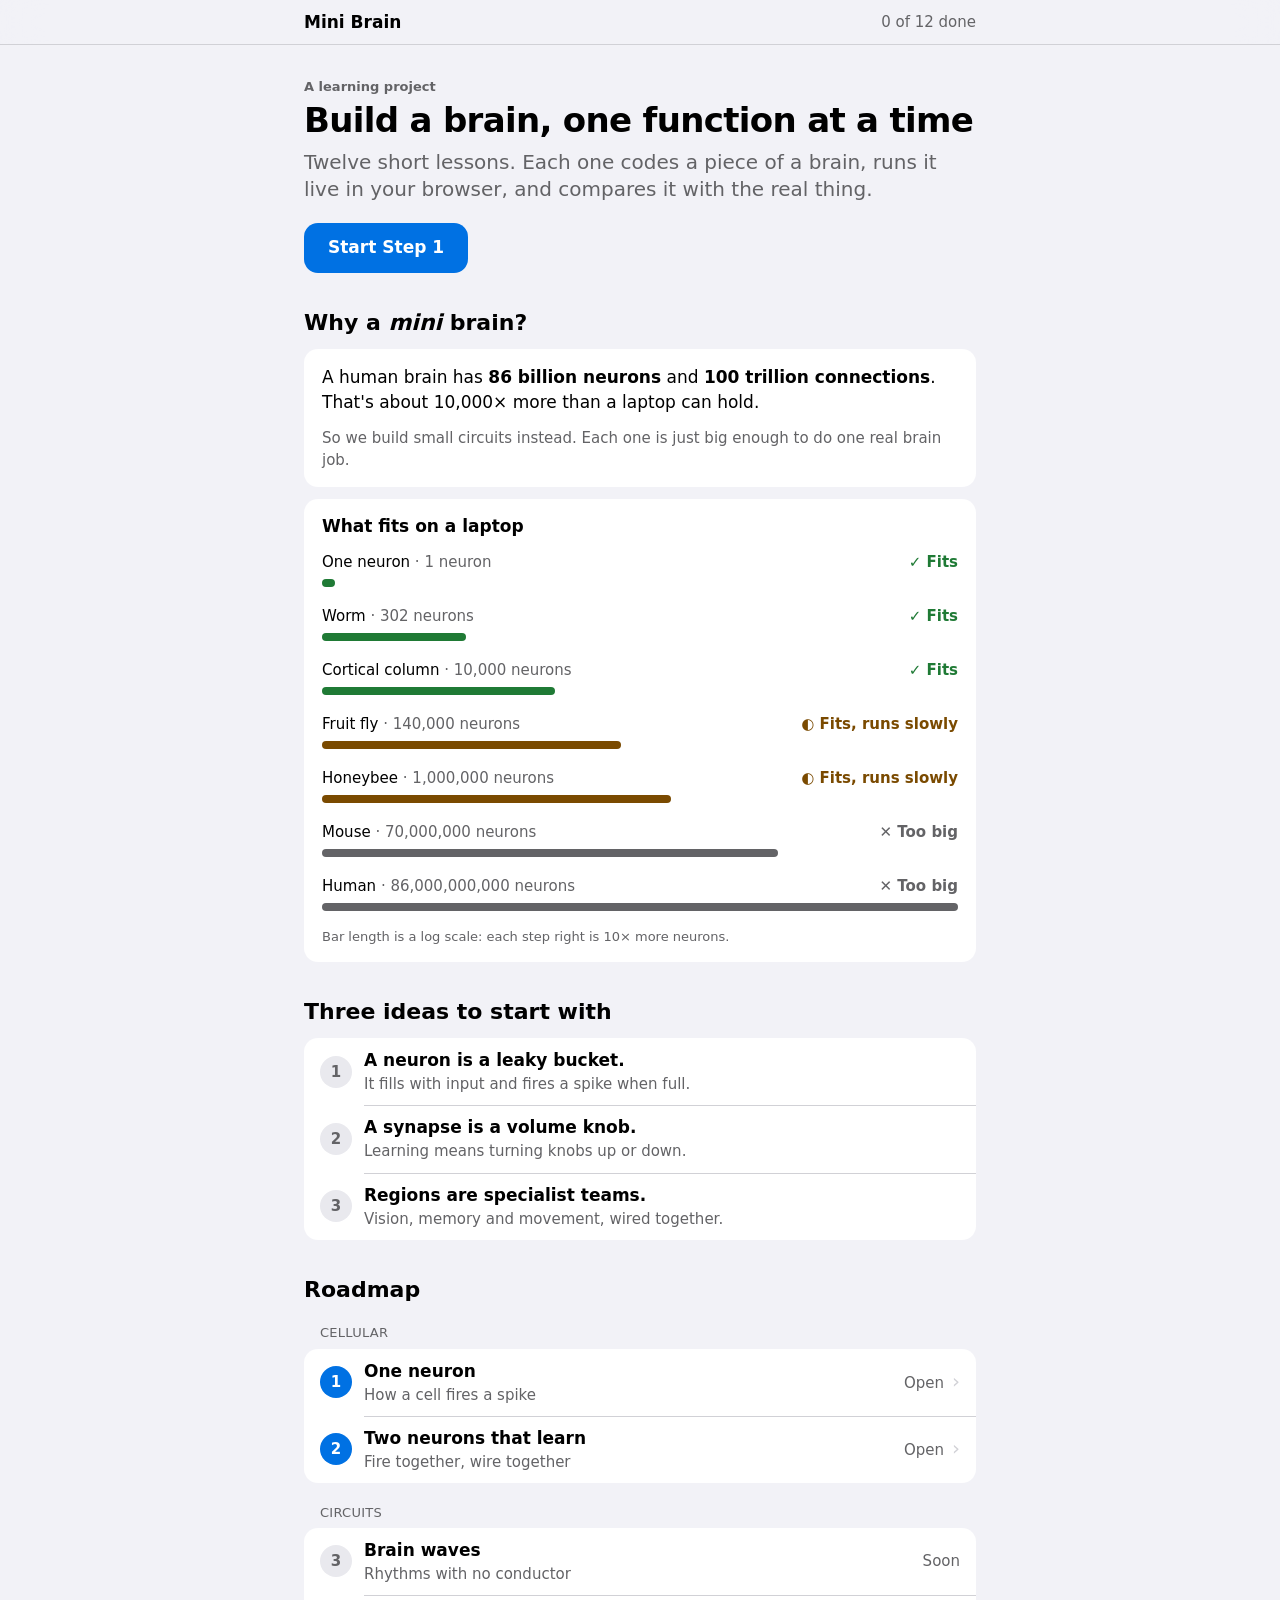
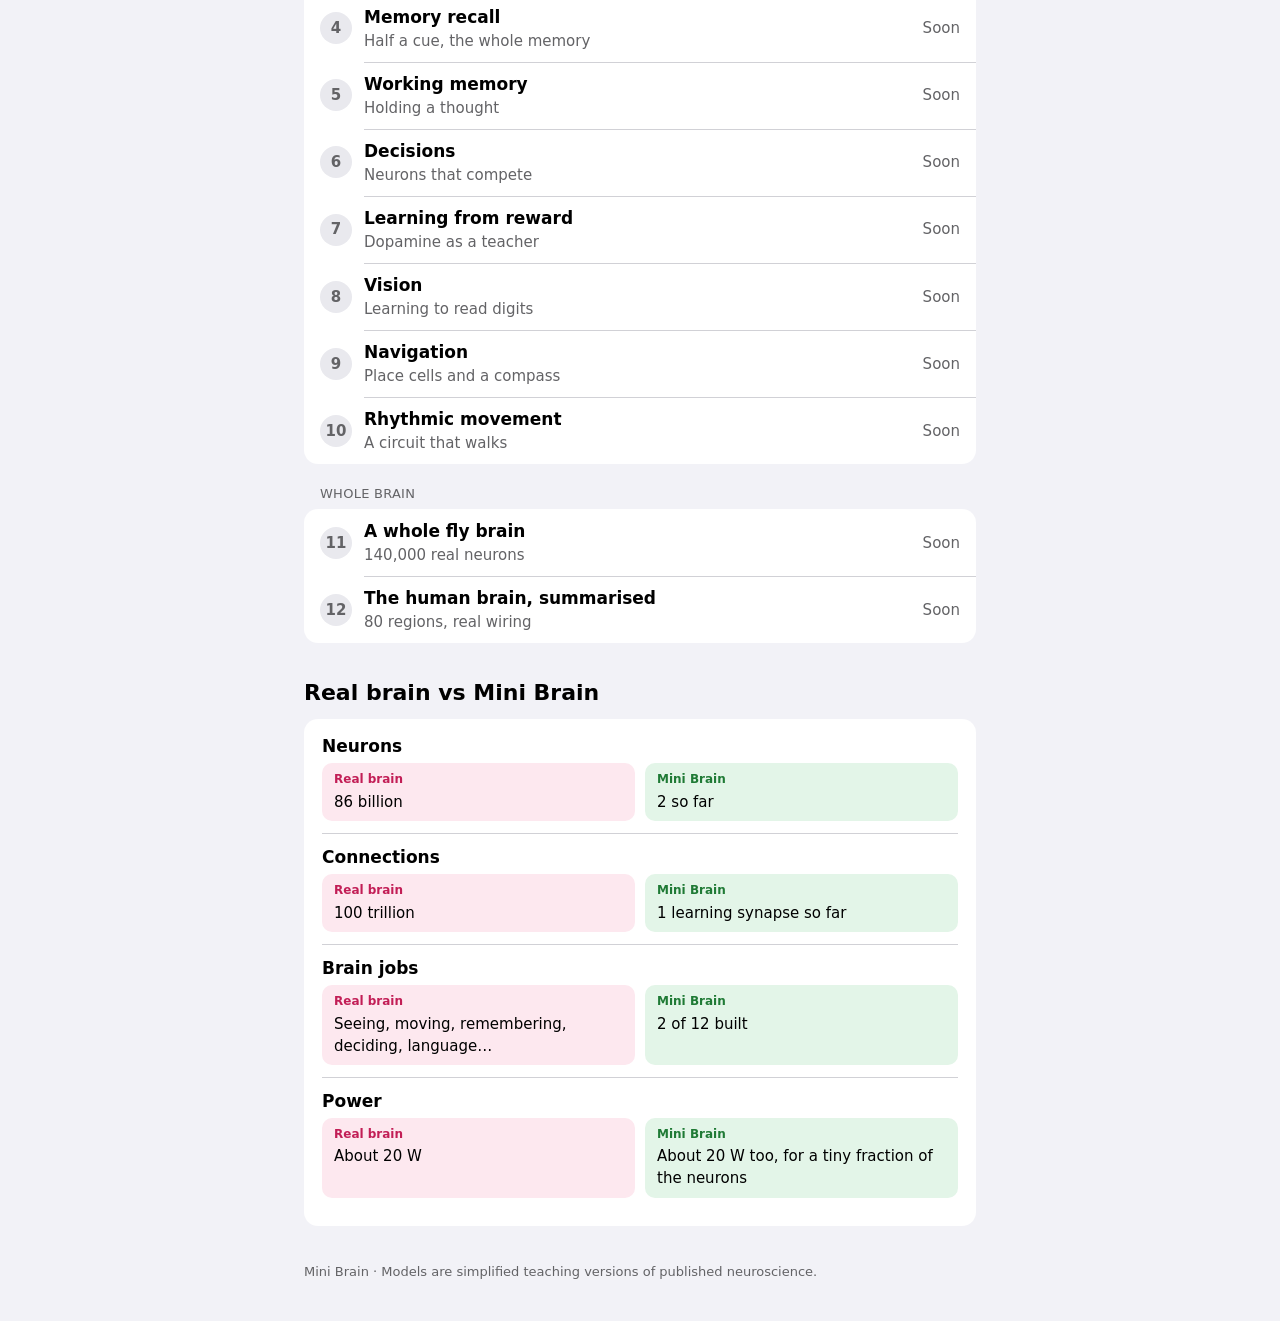
==== commit 2afa1253: "Step 2: two neurons that learn; Python code panels and scripts - New Step 2 page: synapse demo (summ" ====
--- a/index.html
+++ b/index.html
@@ -72,7 +72,7 @@
 const biggest = Math.max(0, ...built.map((s) => s.neurons));
 const rows = [
   ["Neurons", "86 billion", `${biggest.toLocaleString()} so far`],
-  ["Connections", "100 trillion", "None yet (Step 2)"],
+  ["Connections", "100 trillion", built.some((s) => s.synapses) ? `${Math.max(...built.map((s) => s.synapses || 0))} learning synapse so far` : "None yet"],
   ["Brain jobs", "Seeing, moving, remembering, deciding, language…", `${built.length} of ${STEPS.length} built`],
   ["Power", "About 20 W", "About 20 W too, for a tiny fraction of the neurons"],
 ];
--- a/assets/style.css
+++ b/assets/style.css
@@ -19,6 +19,7 @@
   --na: #c93400;            /* sodium */
   --k: #5856d6;             /* potassium */
   --note-bg: #fff4e0;
+  --in-bg: #e3effc;
   --note: #7a4a00;
   --bar: rgba(242, 242, 247, 0.8);
   color-scheme: light;
@@ -28,14 +29,14 @@
     --bg: #000000; --card: #1c1c1e; --fill: #2c2c2e; --label: #ffffff; --label-2: #98989f;
     --sep: #38383a; --grid: #2c2c2e; --accent: #0a6fdc; --link: #2997ff; --real: #ff6482;
     --real-bg: #3d1422; --model: #30d158; --model-bg: #0e2e18; --na: #ff9f0a; --k: #8e8cff;
-    --note-bg: #2e2208; --note: #ffd479; --bar: rgba(0, 0, 0, 0.75); color-scheme: dark;
+    --note-bg: #2e2208; --note: #ffd479; --in-bg: #0c2a4a; --bar: rgba(0, 0, 0, 0.75); color-scheme: dark;
   }
 }
 :root[data-theme="dark"] {
   --bg: #000000; --card: #1c1c1e; --fill: #2c2c2e; --label: #ffffff; --label-2: #98989f;
   --sep: #38383a; --grid: #2c2c2e; --accent: #0a6fdc; --link: #2997ff; --real: #ff6482;
   --real-bg: #3d1422; --model: #30d158; --model-bg: #0e2e18; --na: #ff9f0a; --k: #8e8cff;
-  --note-bg: #2e2208; --note: #ffd479; --bar: rgba(0, 0, 0, 0.75); color-scheme: dark;
+  --note-bg: #2e2208; --note: #ffd479; --in-bg: #0c2a4a; --bar: rgba(0, 0, 0, 0.75); color-scheme: dark;
 }
 @media (prefers-contrast: more) {
   :root { --label-2: #3a3a3c; --sep: #8e8e93; --grid: #c7c7cc; }
@@ -175,16 +176,55 @@
 details .inner { padding: 0 1rem 1rem; }
 pre { background: var(--fill); border-radius: 10px; padding: 0.75rem; overflow-x: auto; font-size: 0.8125rem; line-height: 1.5; margin: 0 0 0.75rem; }
 
-/* How it's coded: biology → code pairs */
-.coded .bio { font-size: 0.75rem; font-weight: 700; color: var(--real); margin: 0 0 2px; }
-.coded h3 { margin-bottom: 0.25rem; }
-.coded pre { margin: 0.5rem 0; }
-.coded .out { font-size: 0.9375rem; color: var(--label-2); margin: 0; }
-pre code { background: none; padding: 0; font-size: inherit; }
+/* Demo + live code, side by side on wide screens, stacked on phones */
+.duo { display: grid; gap: 0.75rem; margin-bottom: 0.75rem; }
+.duo > .card { margin-bottom: 0; }
+@media (min-width: 960px) {
+  .duo {
+    grid-template-columns: minmax(0, 1.1fr) minmax(0, 1fr); align-items: start;
+    width: min(76rem, calc(100vw - 48px)); margin-left: calc(50% - min(38rem, 50vw - 24px));
+  }
+  .live-code { position: sticky; top: 60px; }
+}
+.live-code .key { font-size: 0.8125rem; color: var(--label-2); margin-bottom: 0.5rem; }
+pre.code { margin: 0; font-size: 0.8125rem; line-height: 1.6; white-space: pre; }
+pre.code .line { display: block; min-height: 1.6em; margin: 0 -0.75rem; padding: 0 0.75rem; }
+pre.code .line.hit { background: var(--model-bg); }
+.lv { border-radius: 5px; padding: 0 4px; font-weight: 700; font-variant-numeric: tabular-nums; }
+.lv.in { background: var(--in-bg); color: var(--link); }
+.lv.out { background: var(--model-bg); color: var(--model); }
 .tc { color: var(--label-2); font-style: italic; }
 .tk { color: var(--k); font-weight: 600; }
-.tn { color: var(--na); }
-@media (max-width: 420px) { pre { font-size: 0.75rem; padding: 0.625rem; } }
+@media (max-width: 420px) {
+  pre { font-size: 0.75rem; padding: 0.625rem; }
+  pre.code { font-size: 0.75rem; }
+  pre.code .line { margin: 0 -0.625rem; padding: 0 0.625rem; }
+}
+
+/* Ions and gates (Step 1) */
+.ions { display: grid; grid-template-columns: 1fr 1fr; gap: 10px; }
+.ion { border-radius: 12px; padding: 0.75rem; font-size: 0.9375rem; background: var(--fill); border-top: 4px solid; }
+.ion.na { border-color: var(--na); }
+.ion.k { border-color: var(--k); }
+.ion > b { display: block; margin-bottom: 4px; }
+.ion span { display: block; color: var(--label-2); }
+.gates { display: grid; gap: 8px; }
+.gates > div { display: flex; gap: 12px; align-items: flex-start; }
+.gates p { margin: 0; font-size: 0.9375rem; }
+.g { flex: none; width: 28px; height: 28px; border-radius: 8px; color: var(--card); font-weight: 700; display: grid; place-items: center; font-style: italic; font-family: Georgia, "Times New Roman", serif; }
+@media (max-width: 420px) { .ions { grid-template-columns: 1fr; } }
+
+/* Equations */
+.eq { font-family: "STIX Two Math", "Cambria Math", Georgia, "Times New Roman", serif; font-size: 1.125rem; background: var(--fill); border-radius: 12px; padding: 0.75rem 1rem; margin: 0.5rem 0 0.75rem; line-height: 1.7; overflow-x: auto; }
+.eq i { font-style: italic; }
+.eq .ln { display: block; padding-left: 1.5em; text-indent: -1.5em; }
+.eq .na { color: var(--na); }
+.eq .k { color: var(--k); }
+.terms-grid { display: grid; gap: 0; }
+.terms-grid > div { display: grid; grid-template-columns: 7.5rem 1fr; gap: 12px; padding: 0.5rem 0; border-top: 0.5px solid var(--sep); font-size: 0.9375rem; }
+.terms-grid > div:first-child { border-top: 0; }
+.terms-grid .sym { font-family: "STIX Two Math", "Cambria Math", Georgia, serif; font-size: 1.0625rem; }
+@media (max-width: 420px) { .terms-grid > div { grid-template-columns: 1fr; gap: 0; } }
 
 /* Try it: numbered tasks */
 ol.tasks { list-style: none; padding: 0; counter-reset: t; margin: 0; }
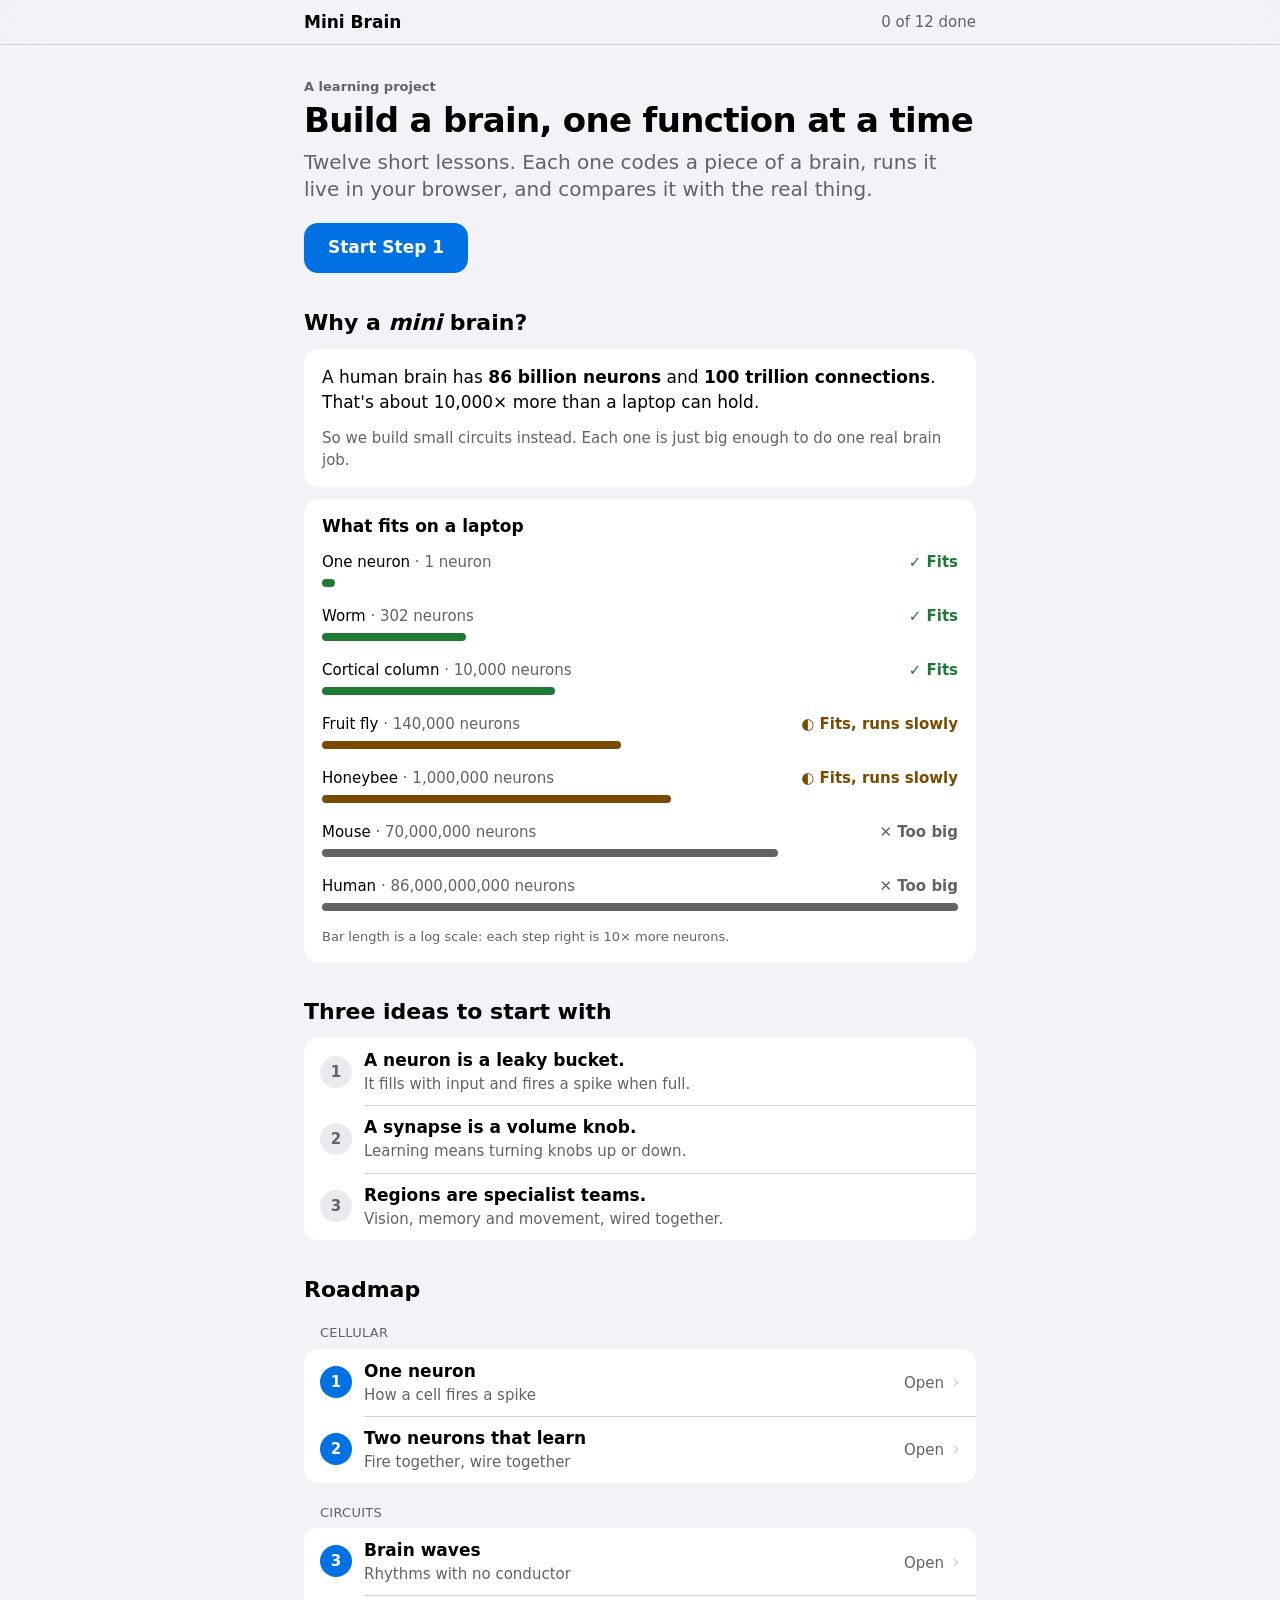
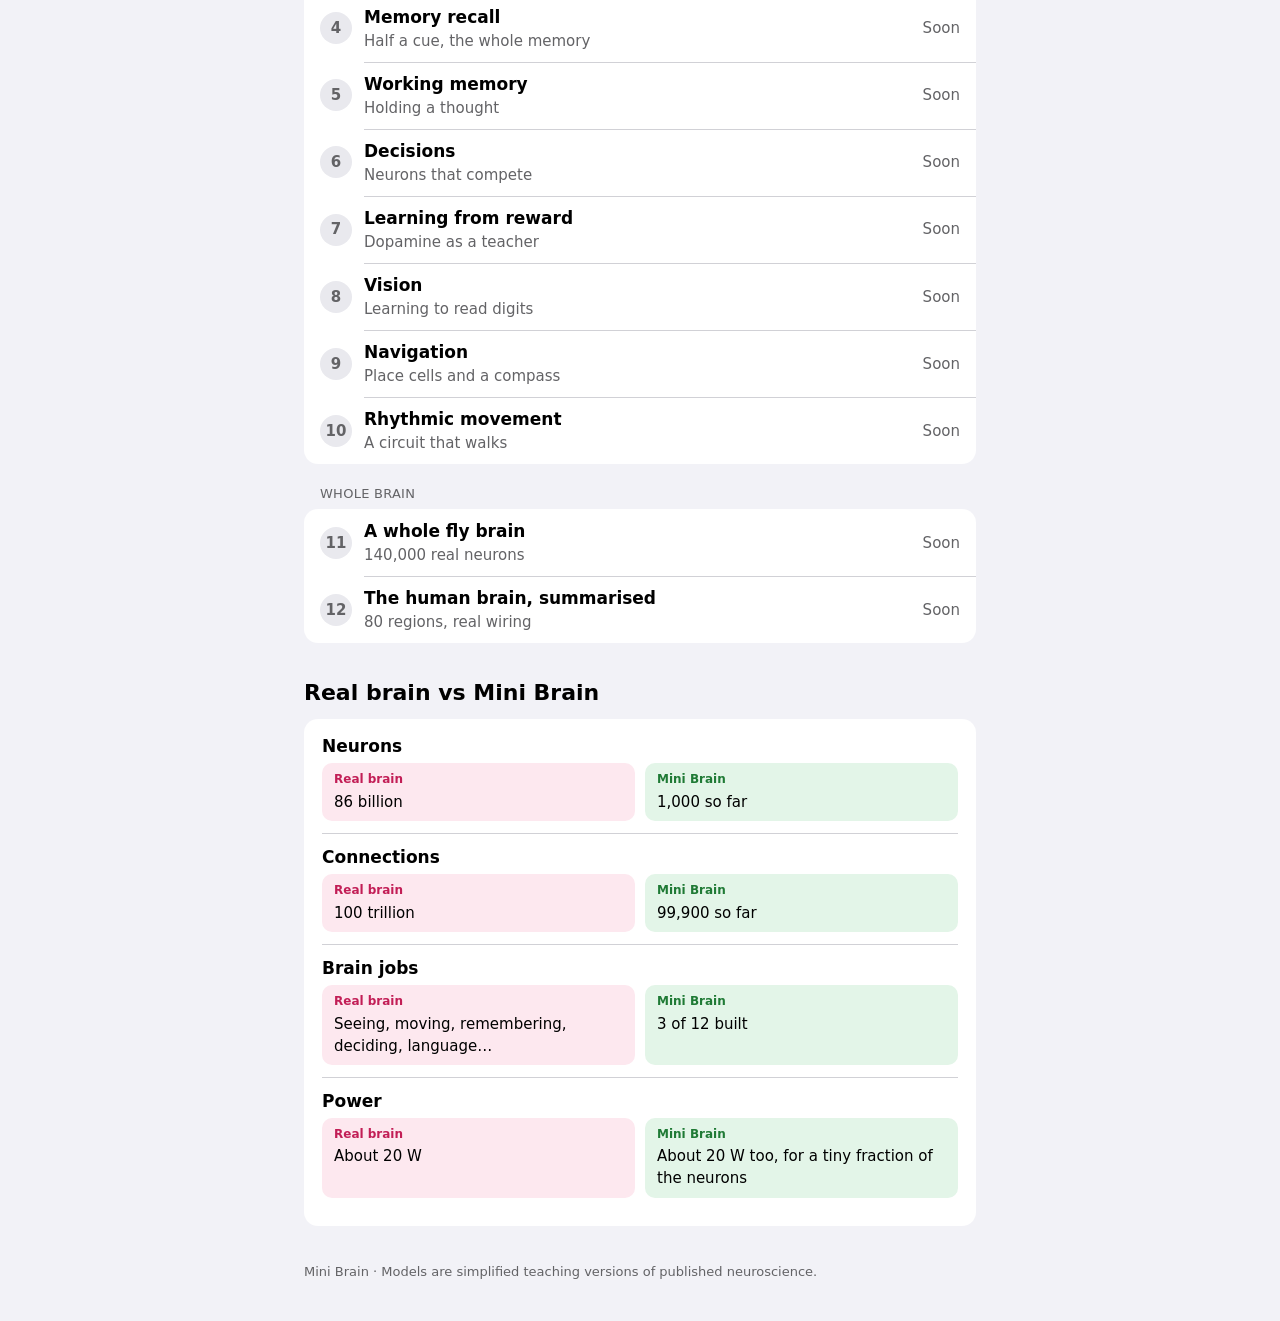
==== commit 7d846b58: "Step 3: brain waves from 1,000 neurons - assets/sim/network.js: 800 E + 200 I leaky-bucket network, " ====
--- a/index.html
+++ b/index.html
@@ -72,7 +72,7 @@
 const biggest = Math.max(0, ...built.map((s) => s.neurons));
 const rows = [
   ["Neurons", "86 billion", `${biggest.toLocaleString()} so far`],
-  ["Connections", "100 trillion", built.some((s) => s.synapses) ? `${Math.max(...built.map((s) => s.synapses || 0))} learning synapse so far` : "None yet"],
+  ["Connections", "100 trillion", built.some((s) => s.synapses) ? `${Math.max(...built.map((s) => s.synapses || 0)).toLocaleString()} so far` : "None yet"],
   ["Brain jobs", "Seeing, moving, remembering, deciding, language…", `${built.length} of ${STEPS.length} built`],
   ["Power", "About 20 W", "About 20 W too, for a tiny fraction of the neurons"],
 ];
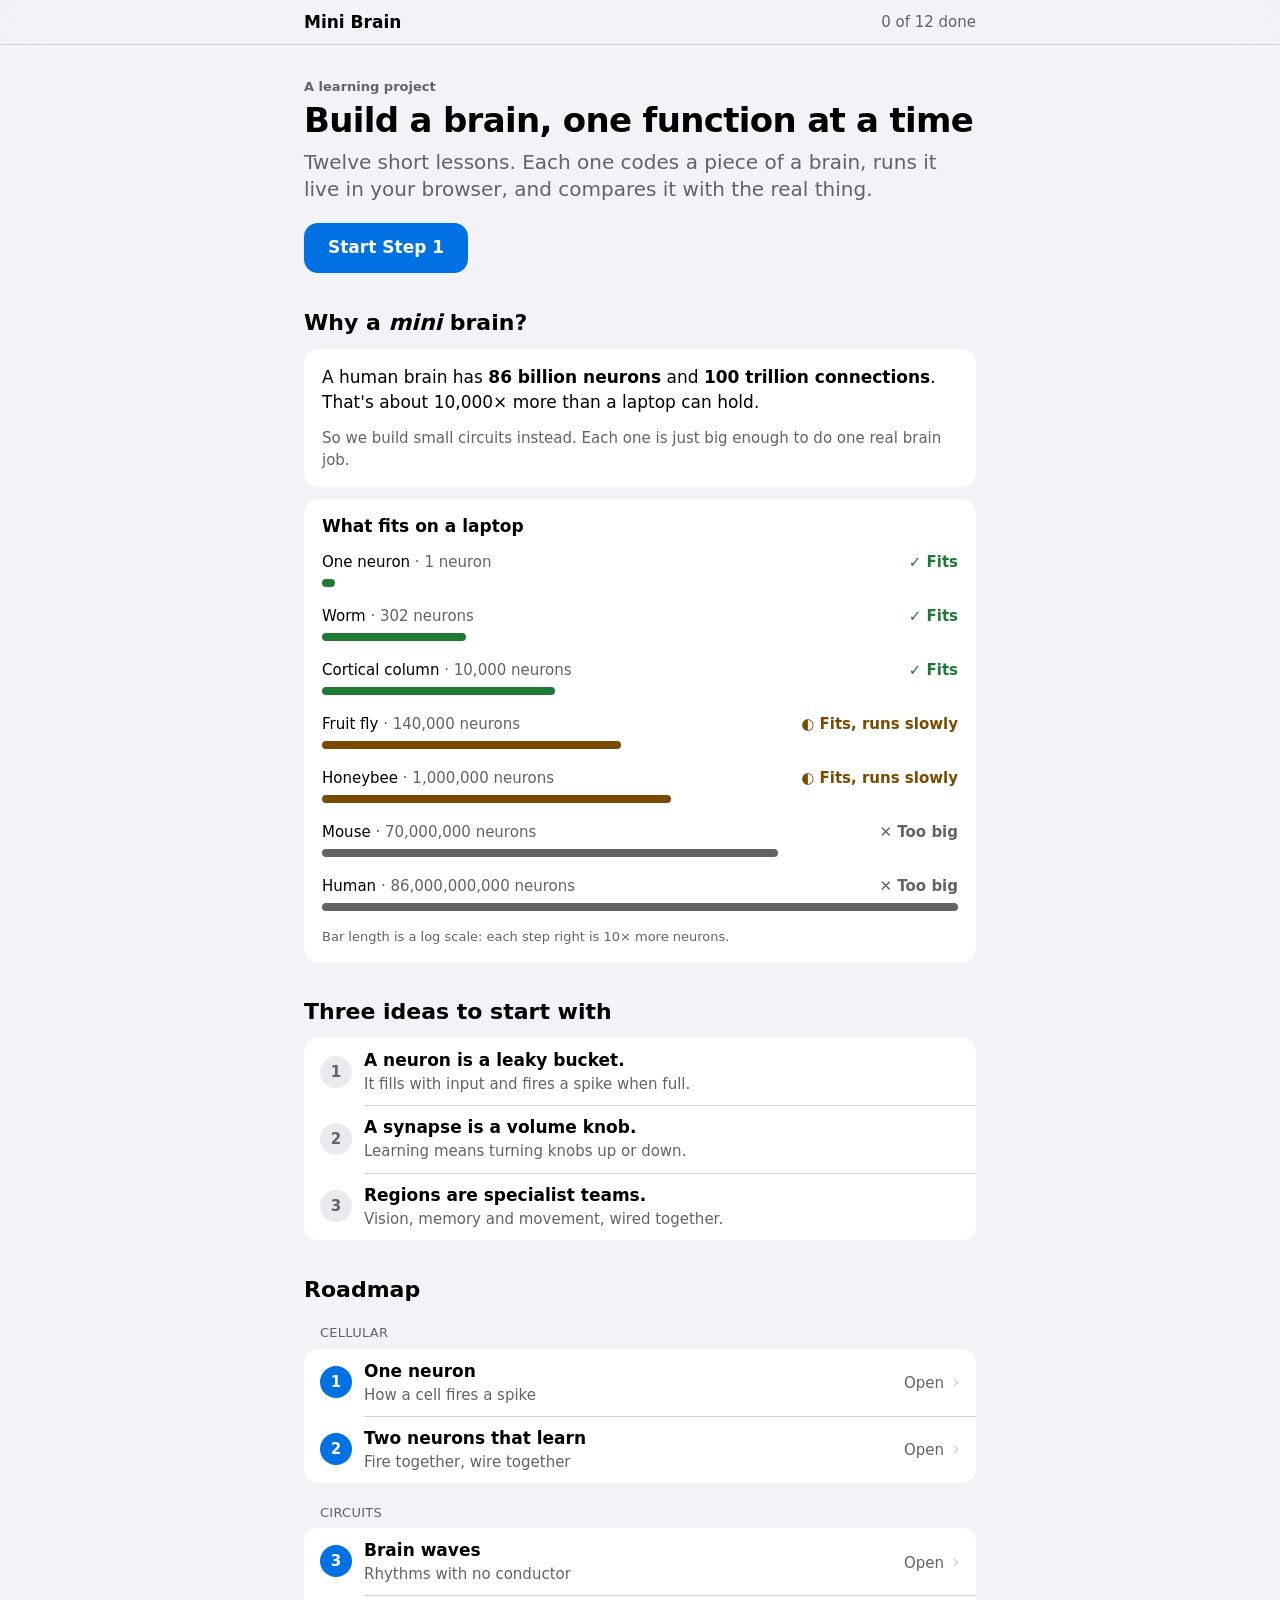
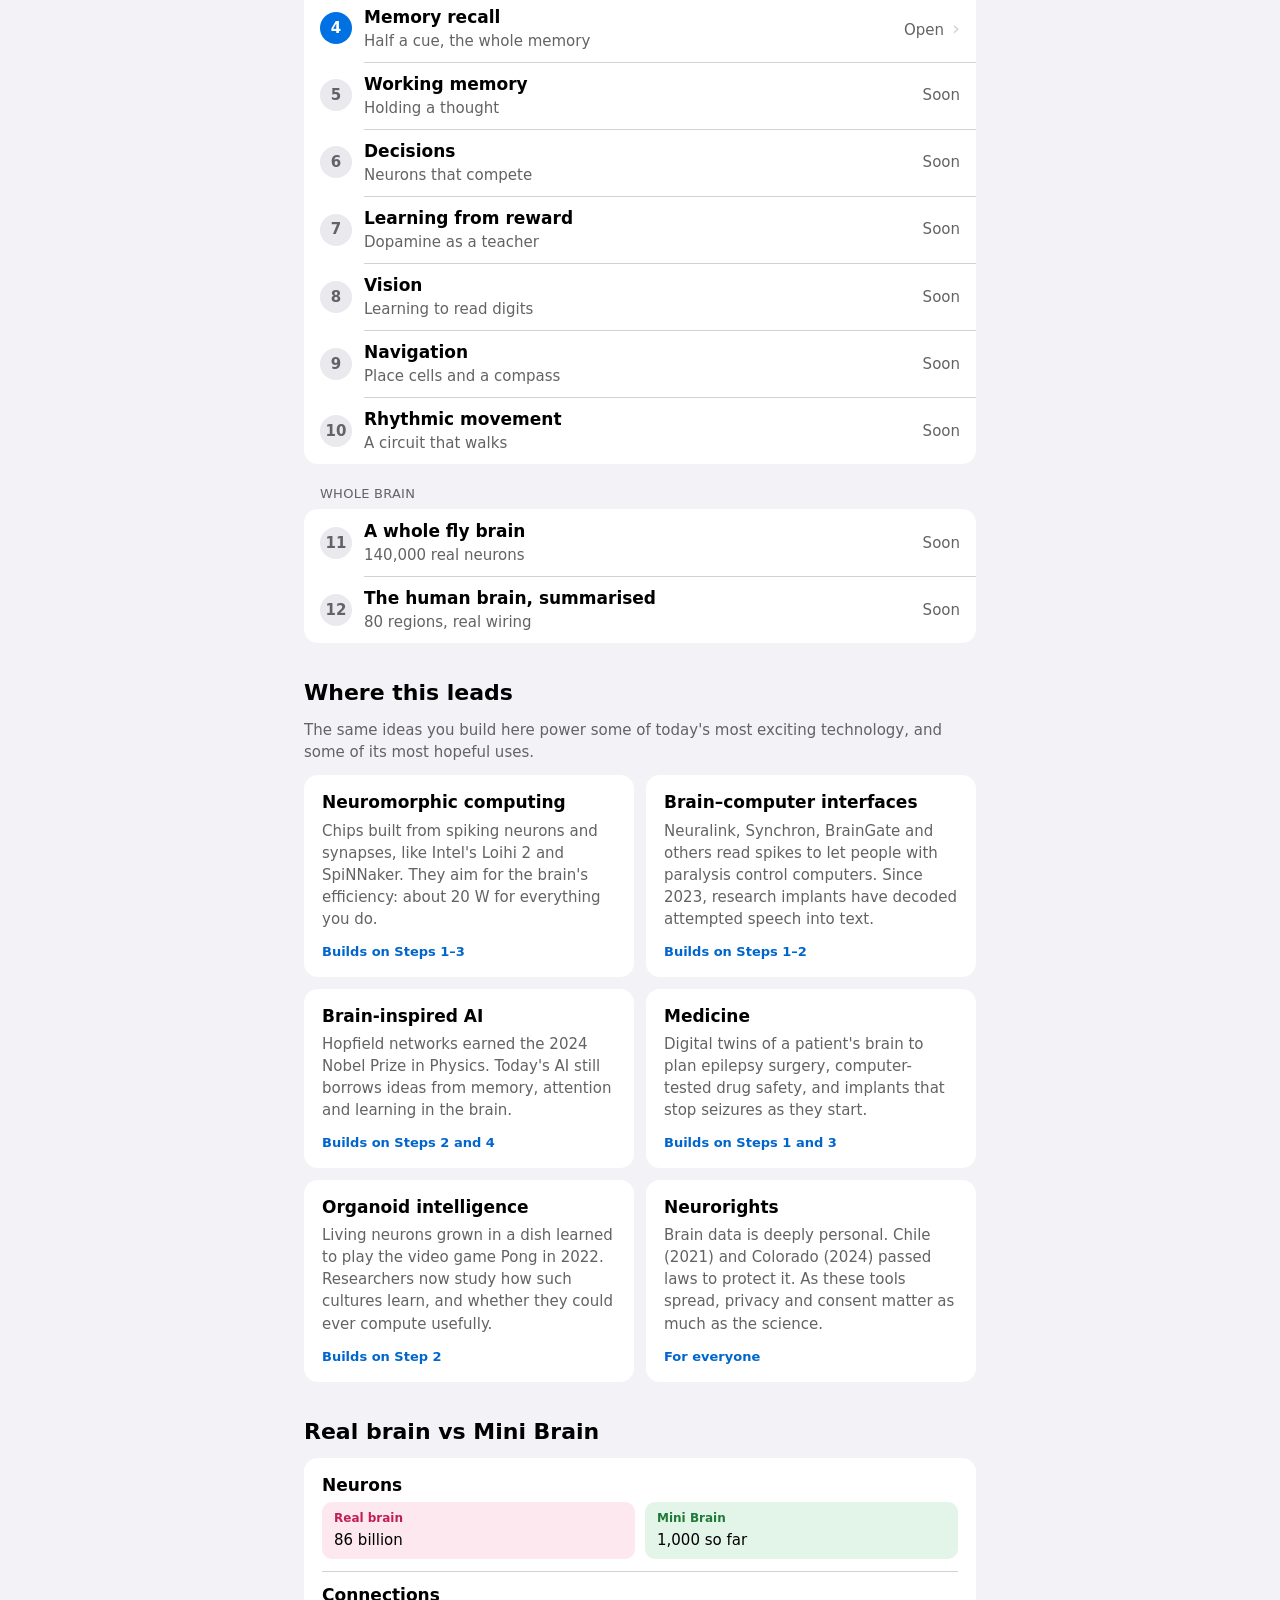
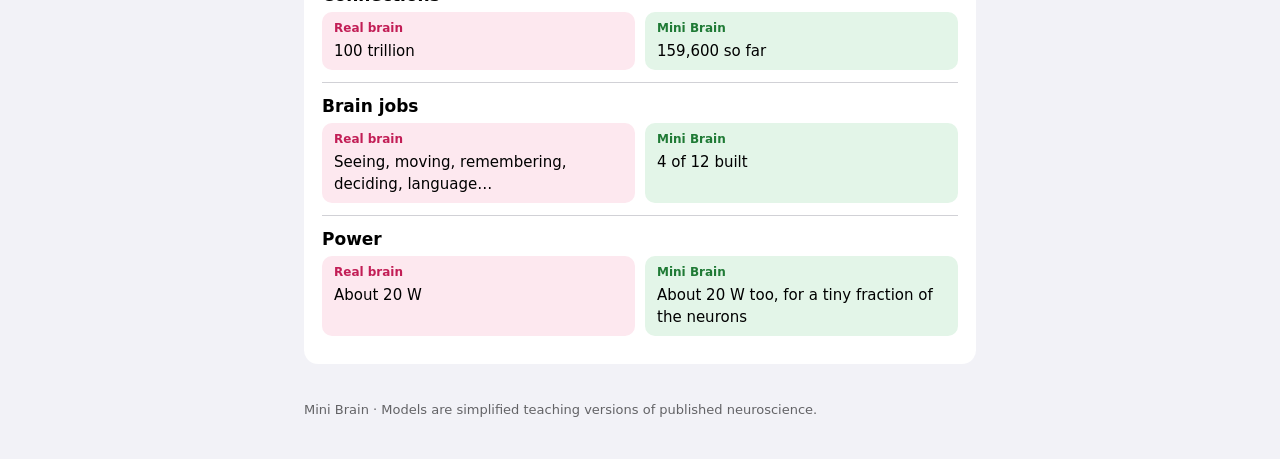
==== commit 5e49dca8: "Step 4: memory recall; Beyond the lab across the project - assets/sim/hopfield.js: 400-neuron Hopfie" ====
--- a/index.html
+++ b/index.html
@@ -8,7 +8,7 @@
 <meta name="theme-color" content="#f2f2f7" media="(prefers-color-scheme: light)">
 <meta name="theme-color" content="#000000" media="(prefers-color-scheme: dark)">
 <link rel="icon" href="data:image/svg+xml,<svg xmlns='http://www.w3.org/2000/svg' viewBox='0 0 100 100'><rect width='100' height='100' rx='22' fill='%230071e3'/><path d='M18 56h20l8-30 9 48 7-18h20' stroke='white' stroke-width='8' fill='none' stroke-linejoin='round' stroke-linecap='round'/></svg>">
-<link rel="stylesheet" href="assets/style.css">
+<link rel="stylesheet" href="assets/style.css?v=4">
 </head>
 <body>
 <a class="skip" href="#main">Skip to content</a>
@@ -40,6 +40,17 @@
 
   <h2 id="roadmap">Roadmap</h2>
   <div id="road"></div>
+
+  <h2 id="frontiers">Where this leads</h2>
+  <p class="sub">The same ideas you build here power some of today's most exciting technology, and some of its most hopeful uses.</p>
+  <div class="frontiers">
+    <div class="card"><h3>Neuromorphic computing</h3><p class="sub">Chips built from spiking neurons and synapses, like Intel's Loihi 2 and SpiNNaker. They aim for the brain's efficiency: about 20 W for everything you do.</p><p class="foot">Builds on Steps 1–3</p></div>
+    <div class="card"><h3>Brain–computer interfaces</h3><p class="sub">Neuralink, Synchron, BrainGate and others read spikes to let people with paralysis control computers. Since 2023, research implants have decoded attempted speech into text.</p><p class="foot">Builds on Steps 1–2</p></div>
+    <div class="card"><h3>Brain-inspired AI</h3><p class="sub">Hopfield networks earned the 2024 Nobel Prize in Physics. Today's AI still borrows ideas from memory, attention and learning in the brain.</p><p class="foot">Builds on Steps 2 and 4</p></div>
+    <div class="card"><h3>Medicine</h3><p class="sub">Digital twins of a patient's brain to plan epilepsy surgery, computer-tested drug safety, and implants that stop seizures as they start.</p><p class="foot">Builds on Steps 1 and 3</p></div>
+    <div class="card"><h3>Organoid intelligence</h3><p class="sub">Living neurons grown in a dish learned to play the video game Pong in 2022. Researchers now study how such cultures learn, and whether they could ever compute usefully.</p><p class="foot">Builds on Step 2</p></div>
+    <div class="card"><h3>Neurorights</h3><p class="sub">Brain data is deeply personal. Chile (2021) and Colorado (2024) passed laws to protect it. As these tools spread, privacy and consent matter as much as the science.</p><p class="foot">For everyone</p></div>
+  </div>
 
   <h2>Real brain vs Mini Brain</h2>
   <div class="card vs" id="scoreboard"></div>
--- a/assets/style.css
+++ b/assets/style.css
@@ -248,6 +248,11 @@
 .pager .next { text-align: right; }
 .pager span { color: var(--label-2); }
 
+/* Frontier cards on home */
+.frontiers { display: grid; gap: 0.75rem; grid-template-columns: repeat(auto-fit, minmax(15rem, 1fr)); }
+.frontiers .card { margin: 0; }
+.frontiers .foot { margin: 0.5rem 0 0; color: var(--link); font-weight: 600; }
+
 /* Scale bars on home */
 .scale-row { padding: 0.5rem 0; }
 .scale-row .top { display: flex; justify-content: space-between; gap: 8px; font-size: 0.9375rem; }
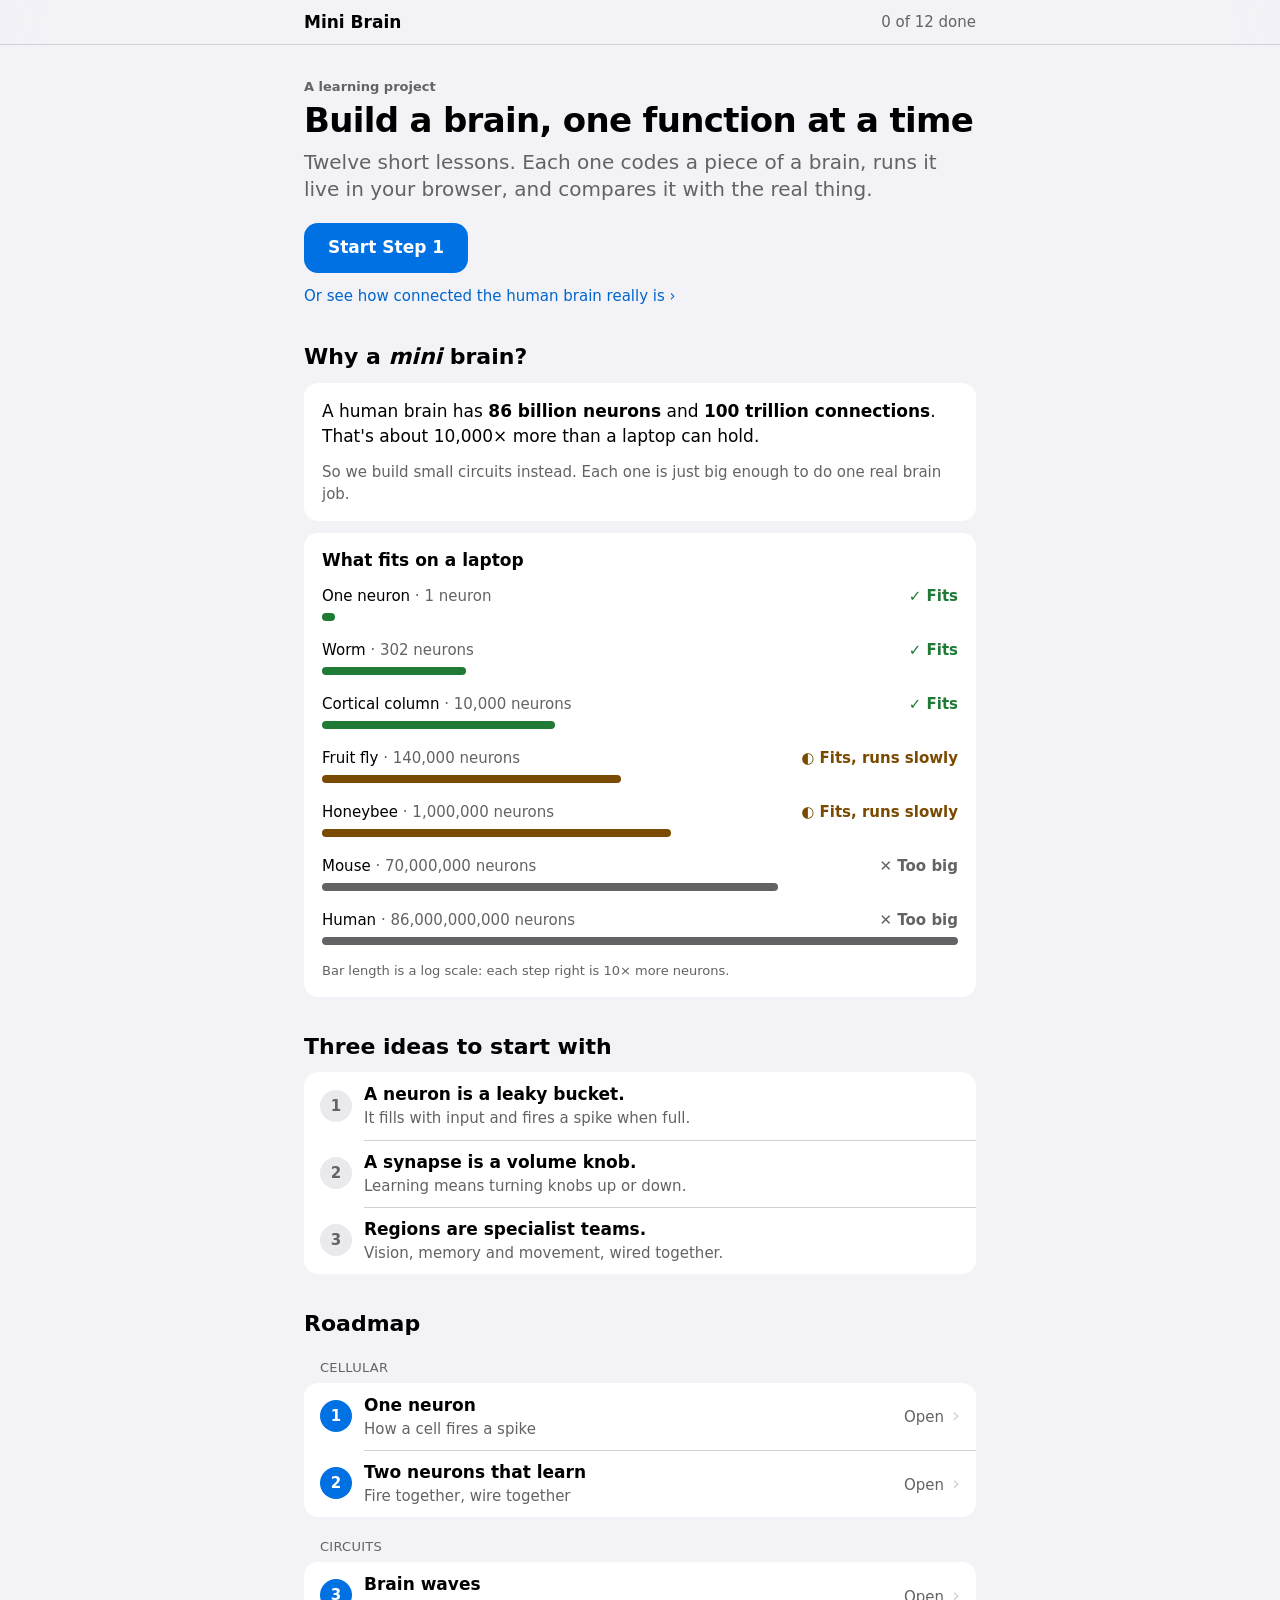
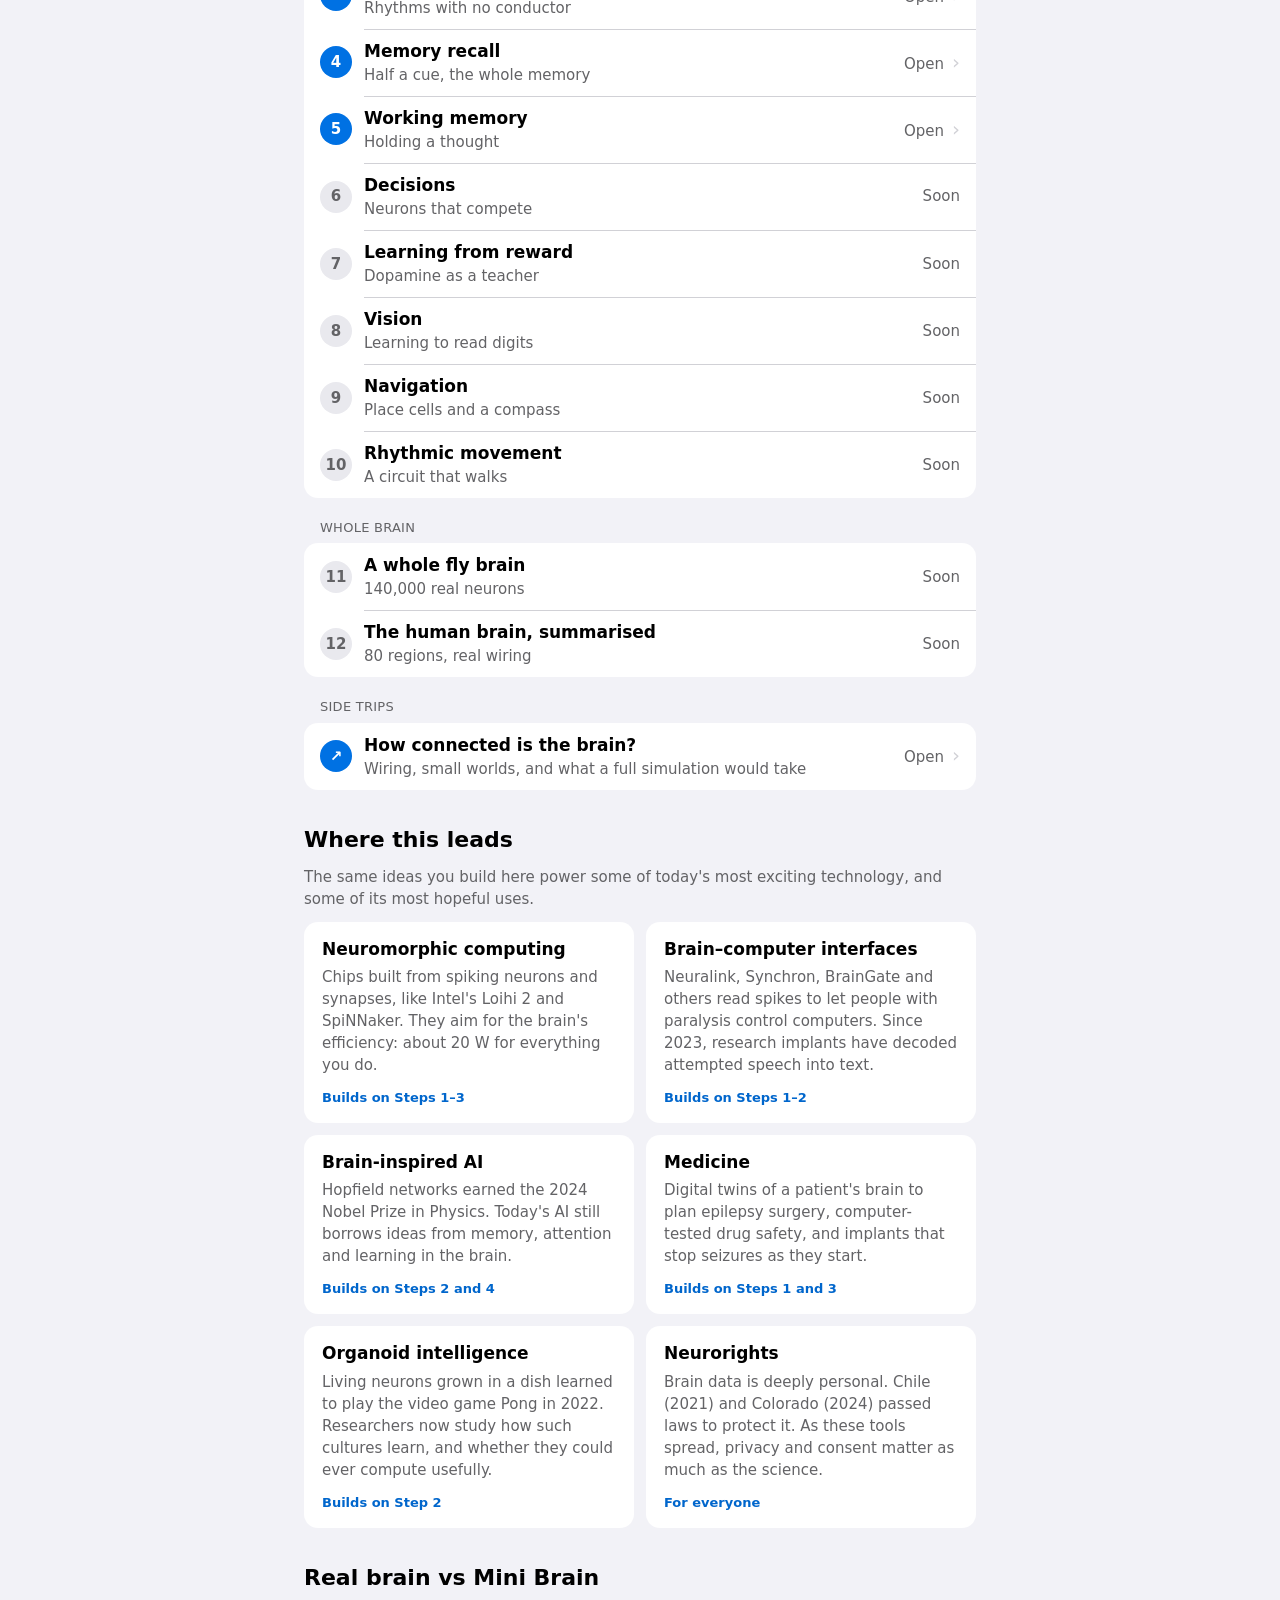
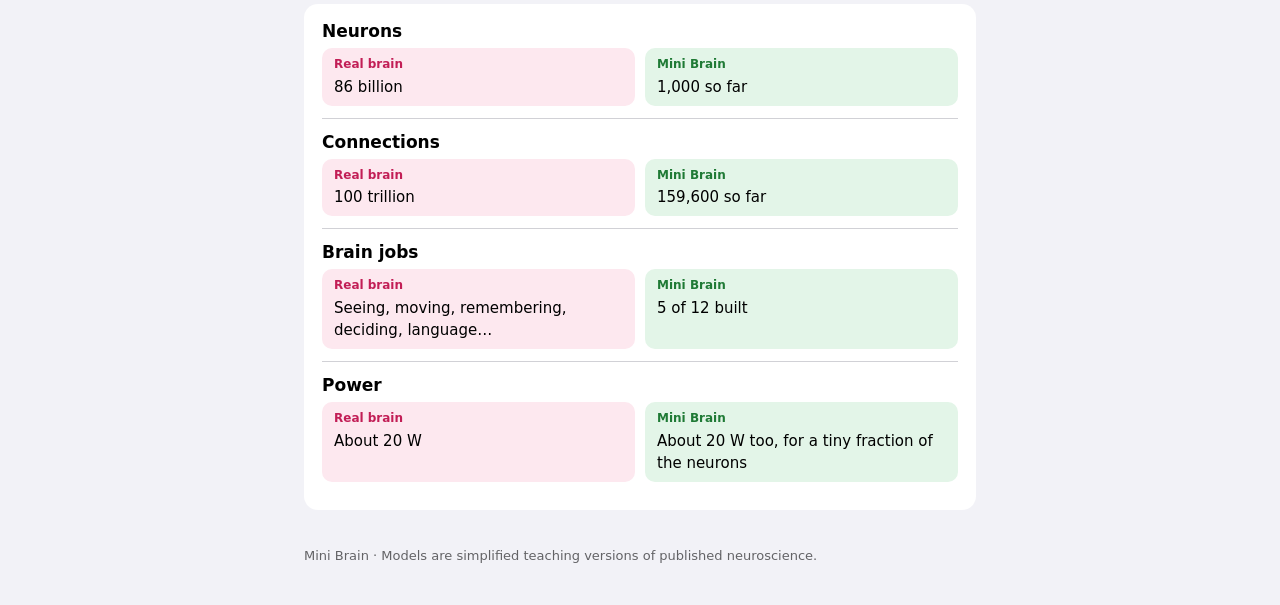
==== commit 14e3f345: "Side trip: How connected is the brain? - steps/scaling-up.html: headline numbers (86B neurons, ~150T" ====
--- a/index.html
+++ b/index.html
@@ -22,6 +22,7 @@
   <h1>Build a brain, one function at a time</h1>
   <p class="lede">Twelve short lessons. Each one codes a piece of a brain, runs it live in your browser, and compares it with the real thing.</p>
   <p><a class="cta" href="steps/01-neuron.html">Start Step 1</a></p>
+  <p class="sub"><a href="steps/scaling-up.html">Or see how connected the human brain really is ›</a></p>
 
   <h2>Why a <i>mini</i> brain?</h2>
   <div class="card">
@@ -40,6 +41,10 @@
 
   <h2 id="roadmap">Roadmap</h2>
   <div id="road"></div>
+  <p class="group-title">Side trips</p>
+  <div class="group">
+    <a class="row ready" href="steps/scaling-up.html"><span class="num" aria-hidden="true">↗</span><span class="txt"><b>How connected is the brain?</b><span class="sub">Wiring, small worlds, and what a full simulation would take</span></span><span class="end">Open</span></a>
+  </div>
 
   <h2 id="frontiers">Where this leads</h2>
   <p class="sub">The same ideas you build here power some of today's most exciting technology, and some of its most hopeful uses.</p>
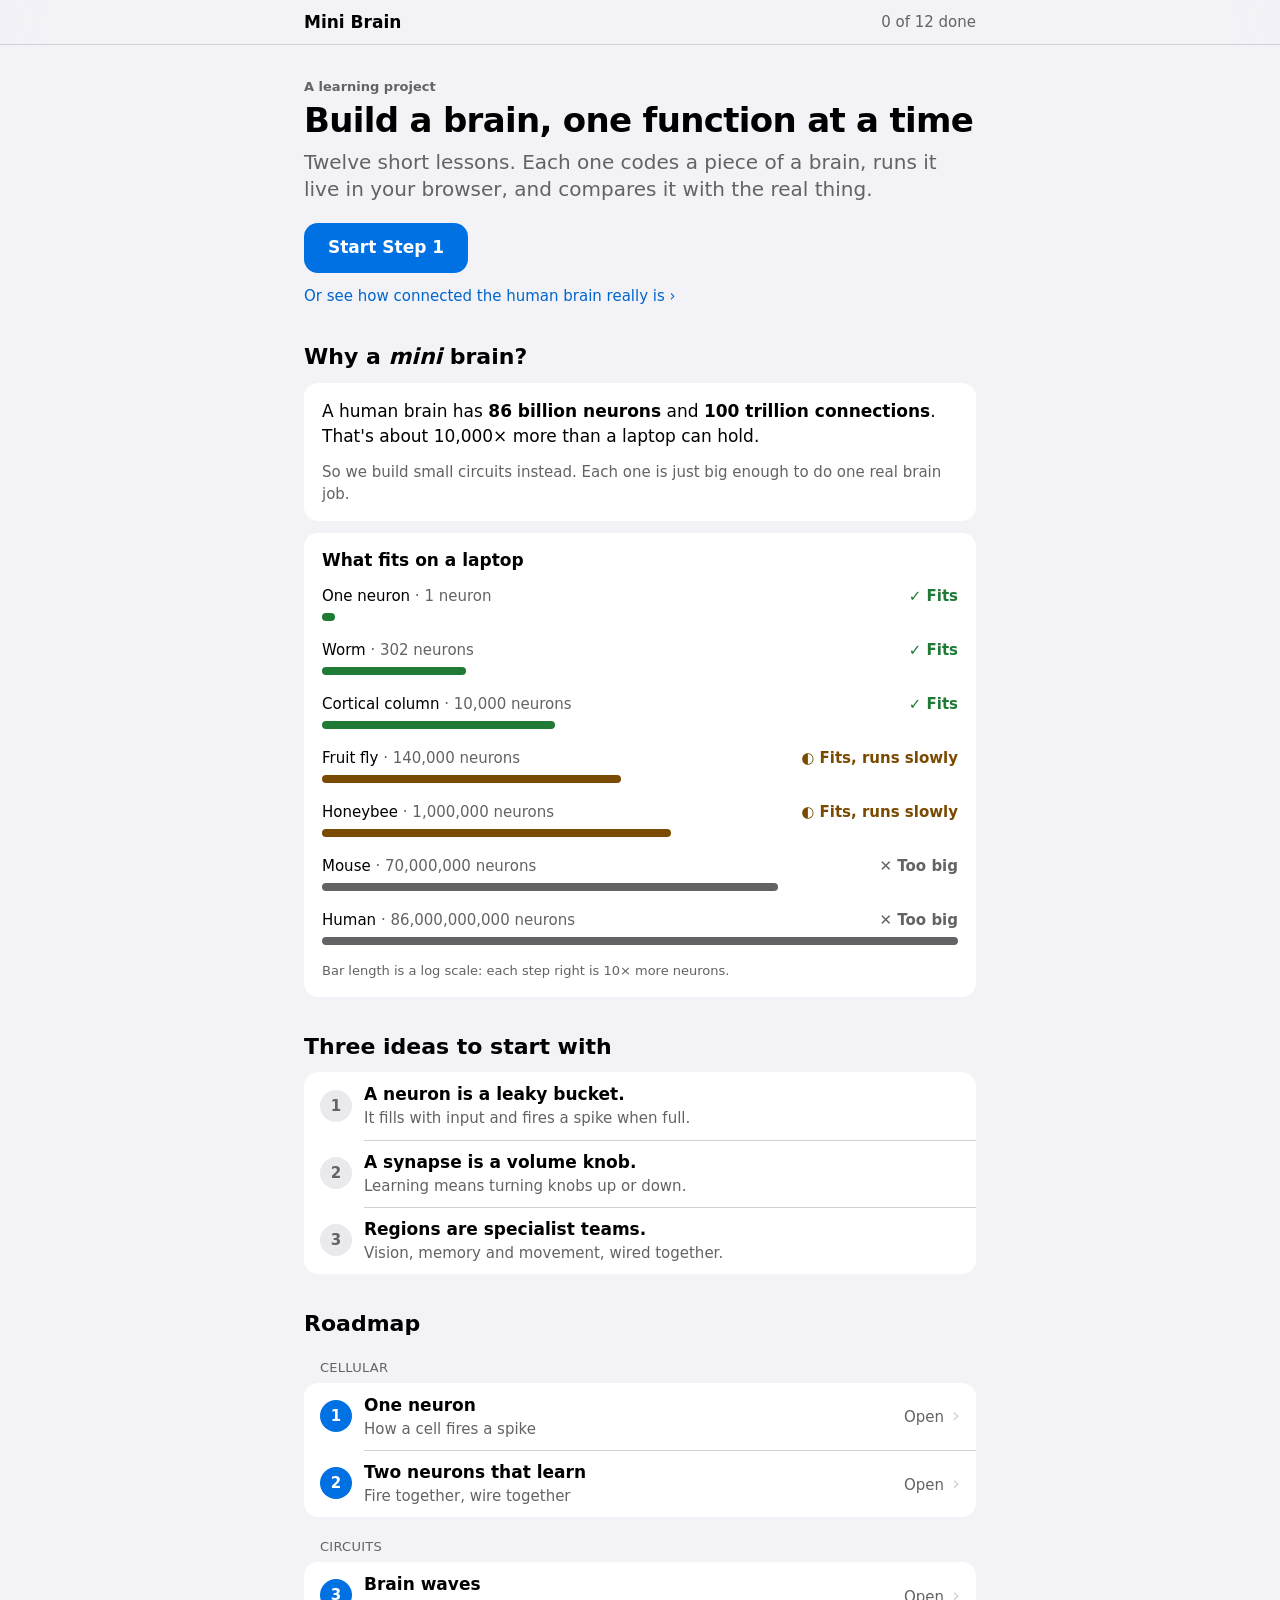
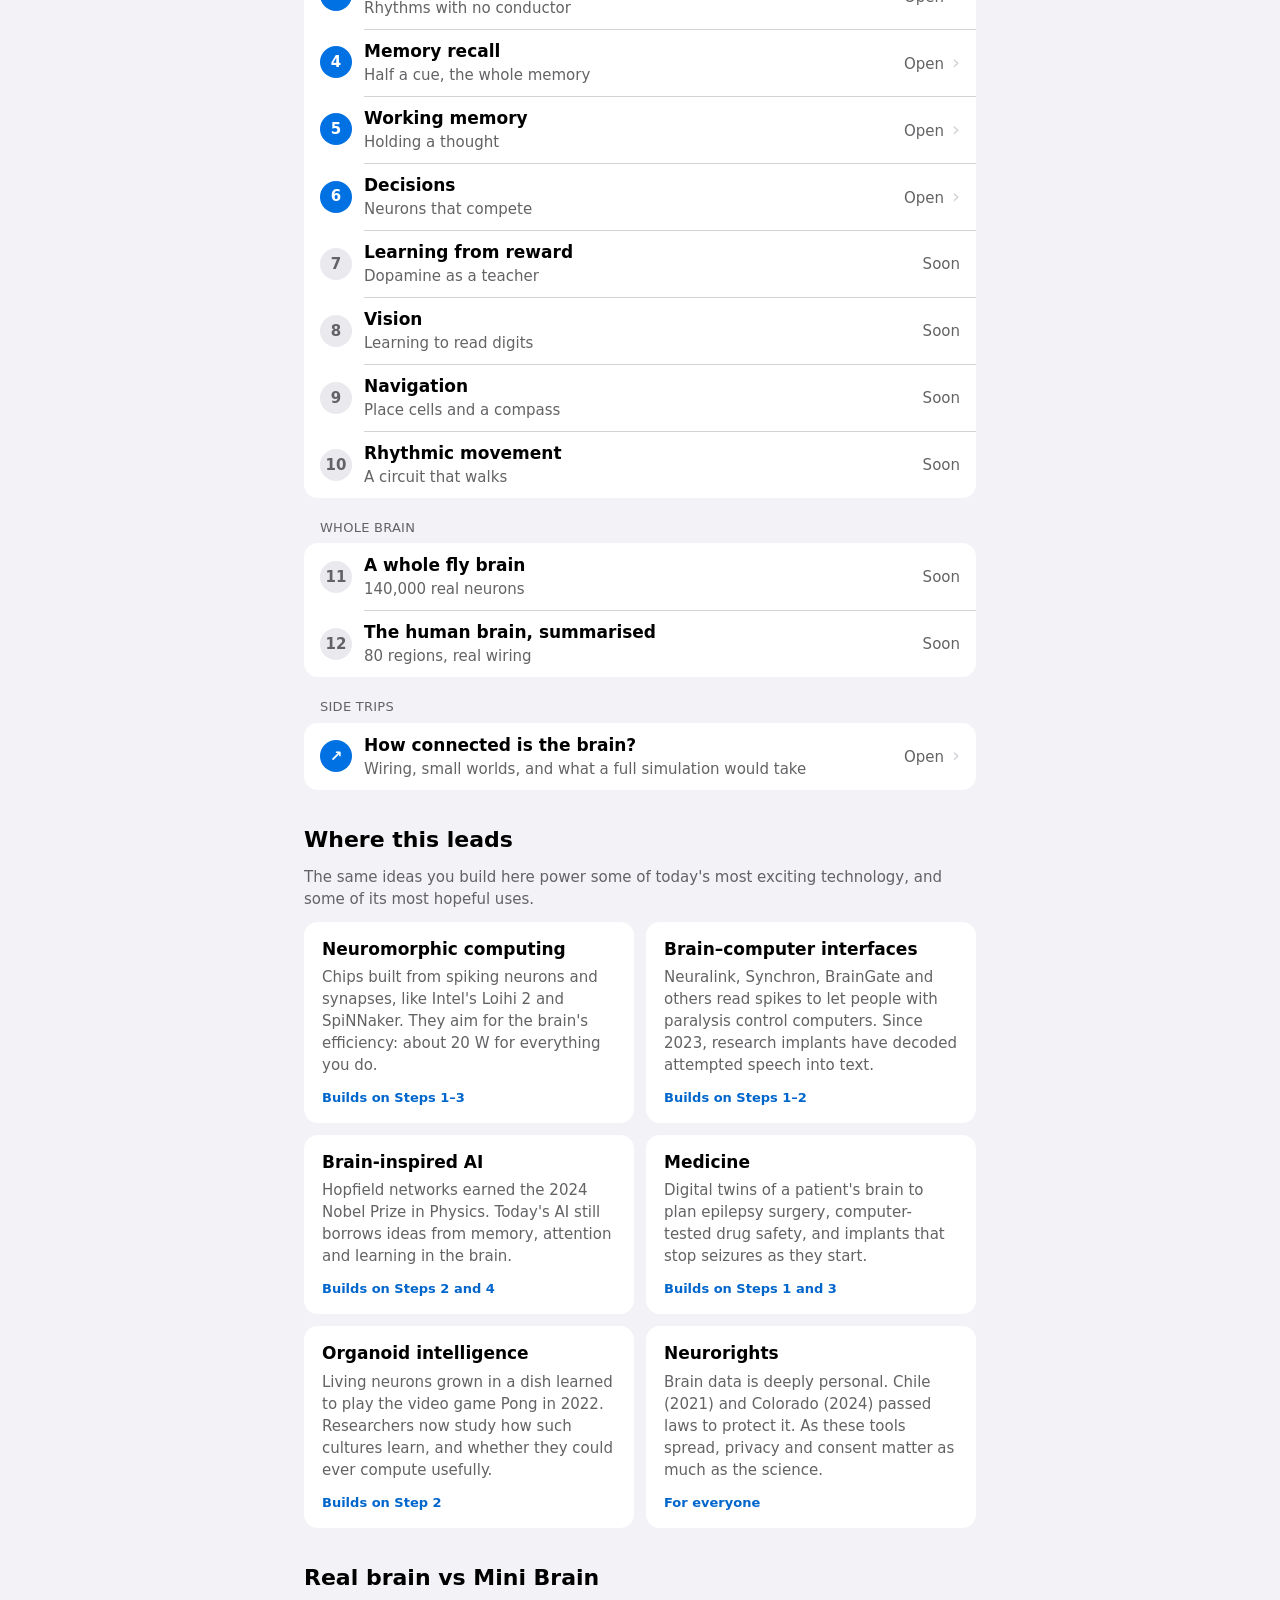
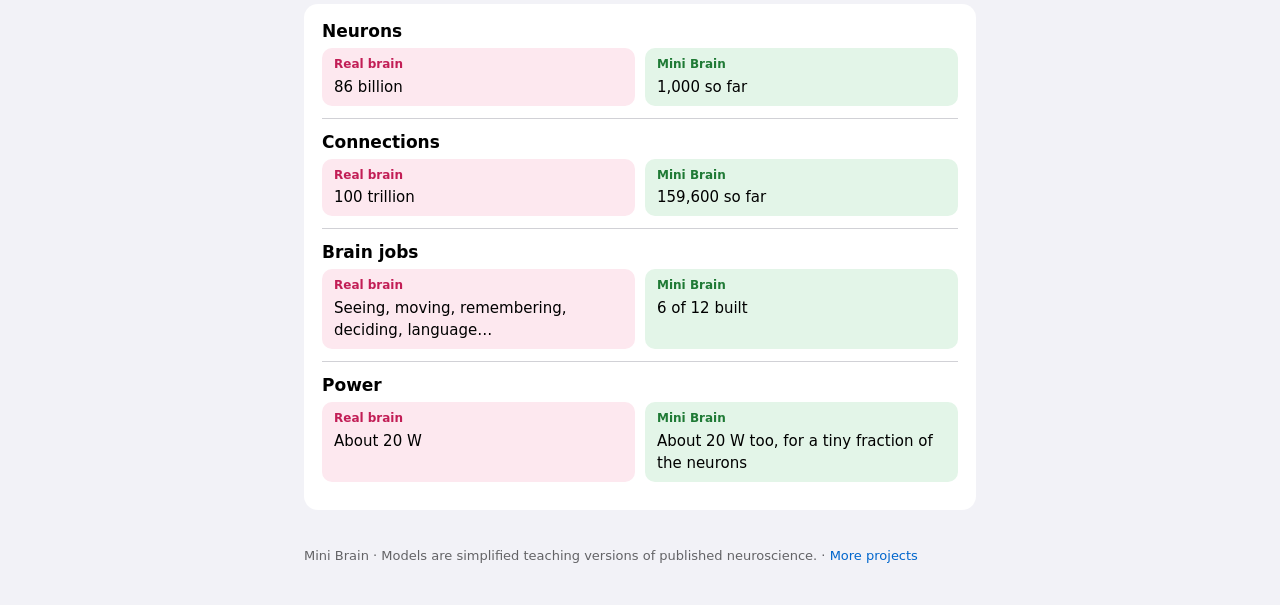
==== commit 7c6b412f: "Untrack build notes; link to more projects Co-Authored-By: Claude Opus 5.5 <noreply@anthropic.com>" ====
--- a/index.html
+++ b/index.html
@@ -61,7 +61,7 @@
   <div class="card vs" id="scoreboard"></div>
 </main>
 
-<footer><div class="wrap foot">Mini Brain · Models are simplified teaching versions of published neuroscience.</div></footer>
+<footer><div class="wrap foot">Mini Brain · Models are simplified teaching versions of published neuroscience. · <a href="https://cweekiat.github.io/">More projects</a></div></footer>
 
 <script type="module">
 import { STEPS, LEVELS, isDone } from "./assets/steps.js";
